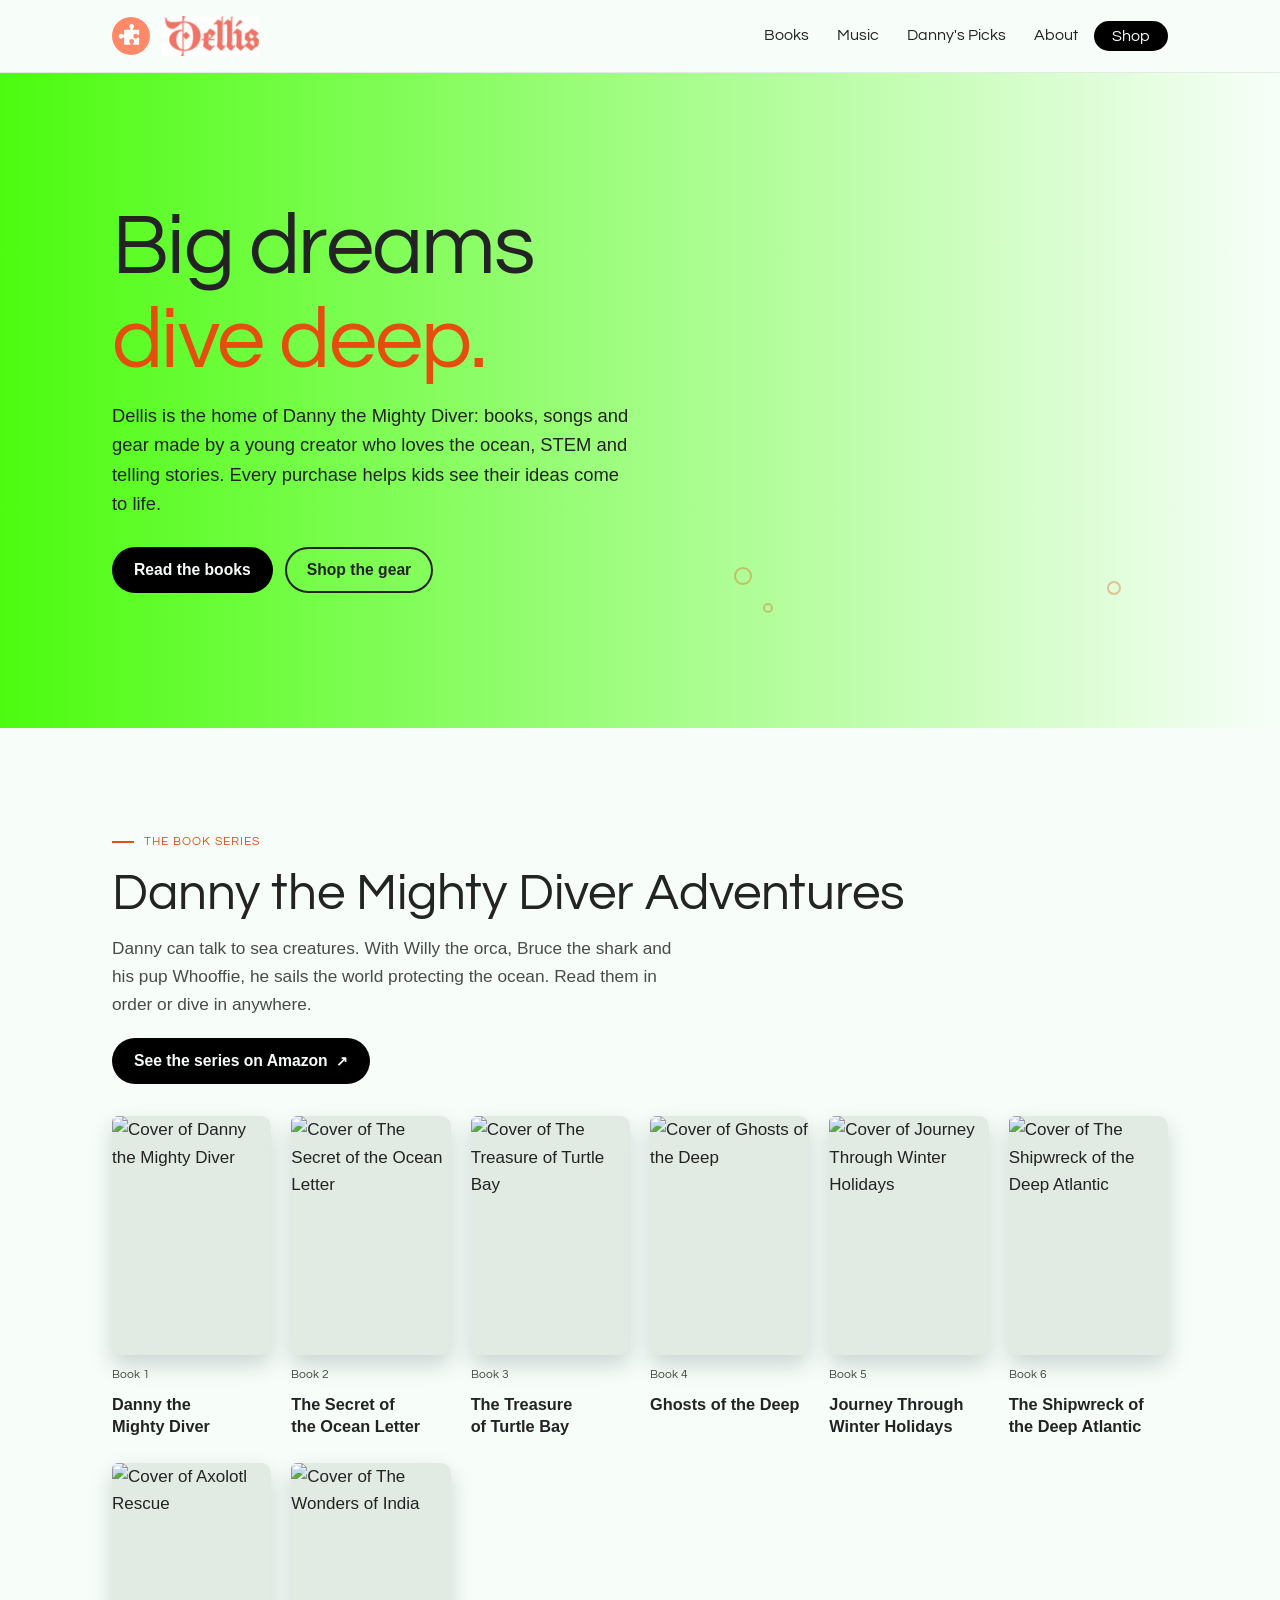
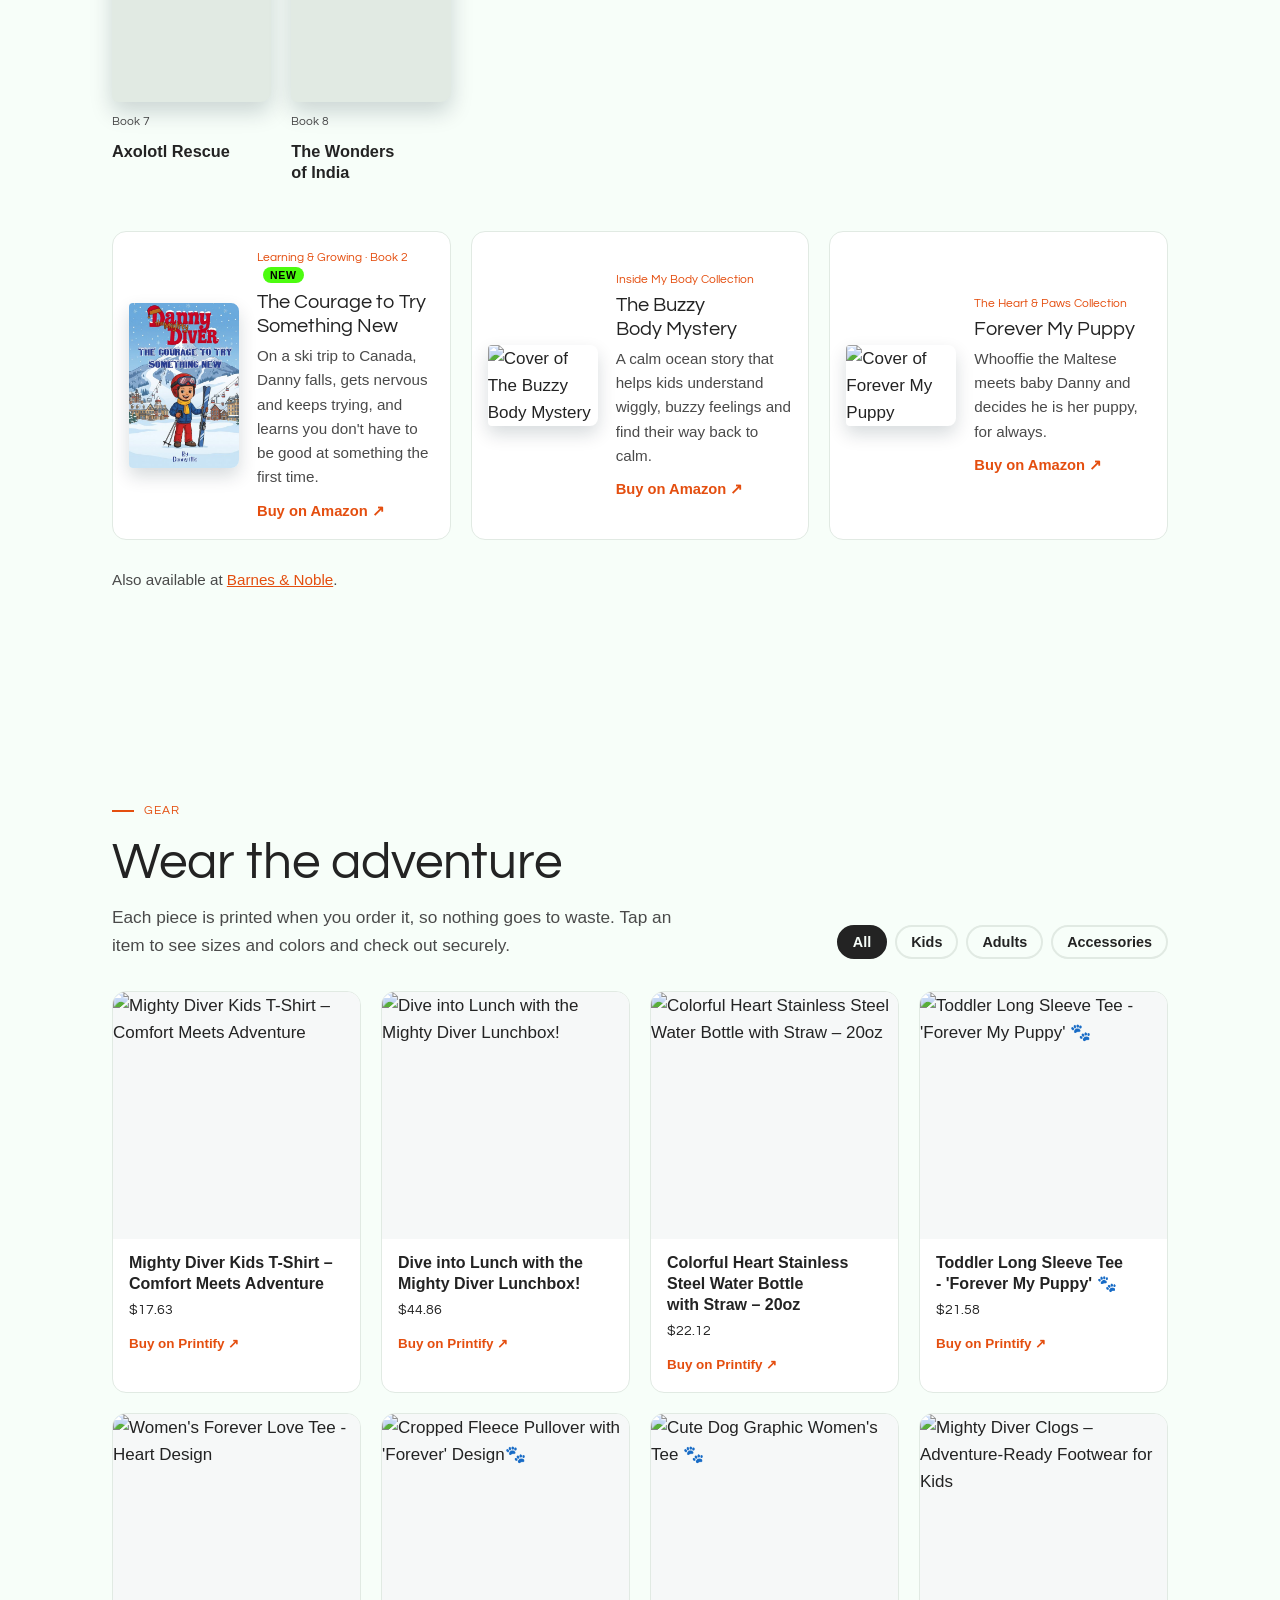
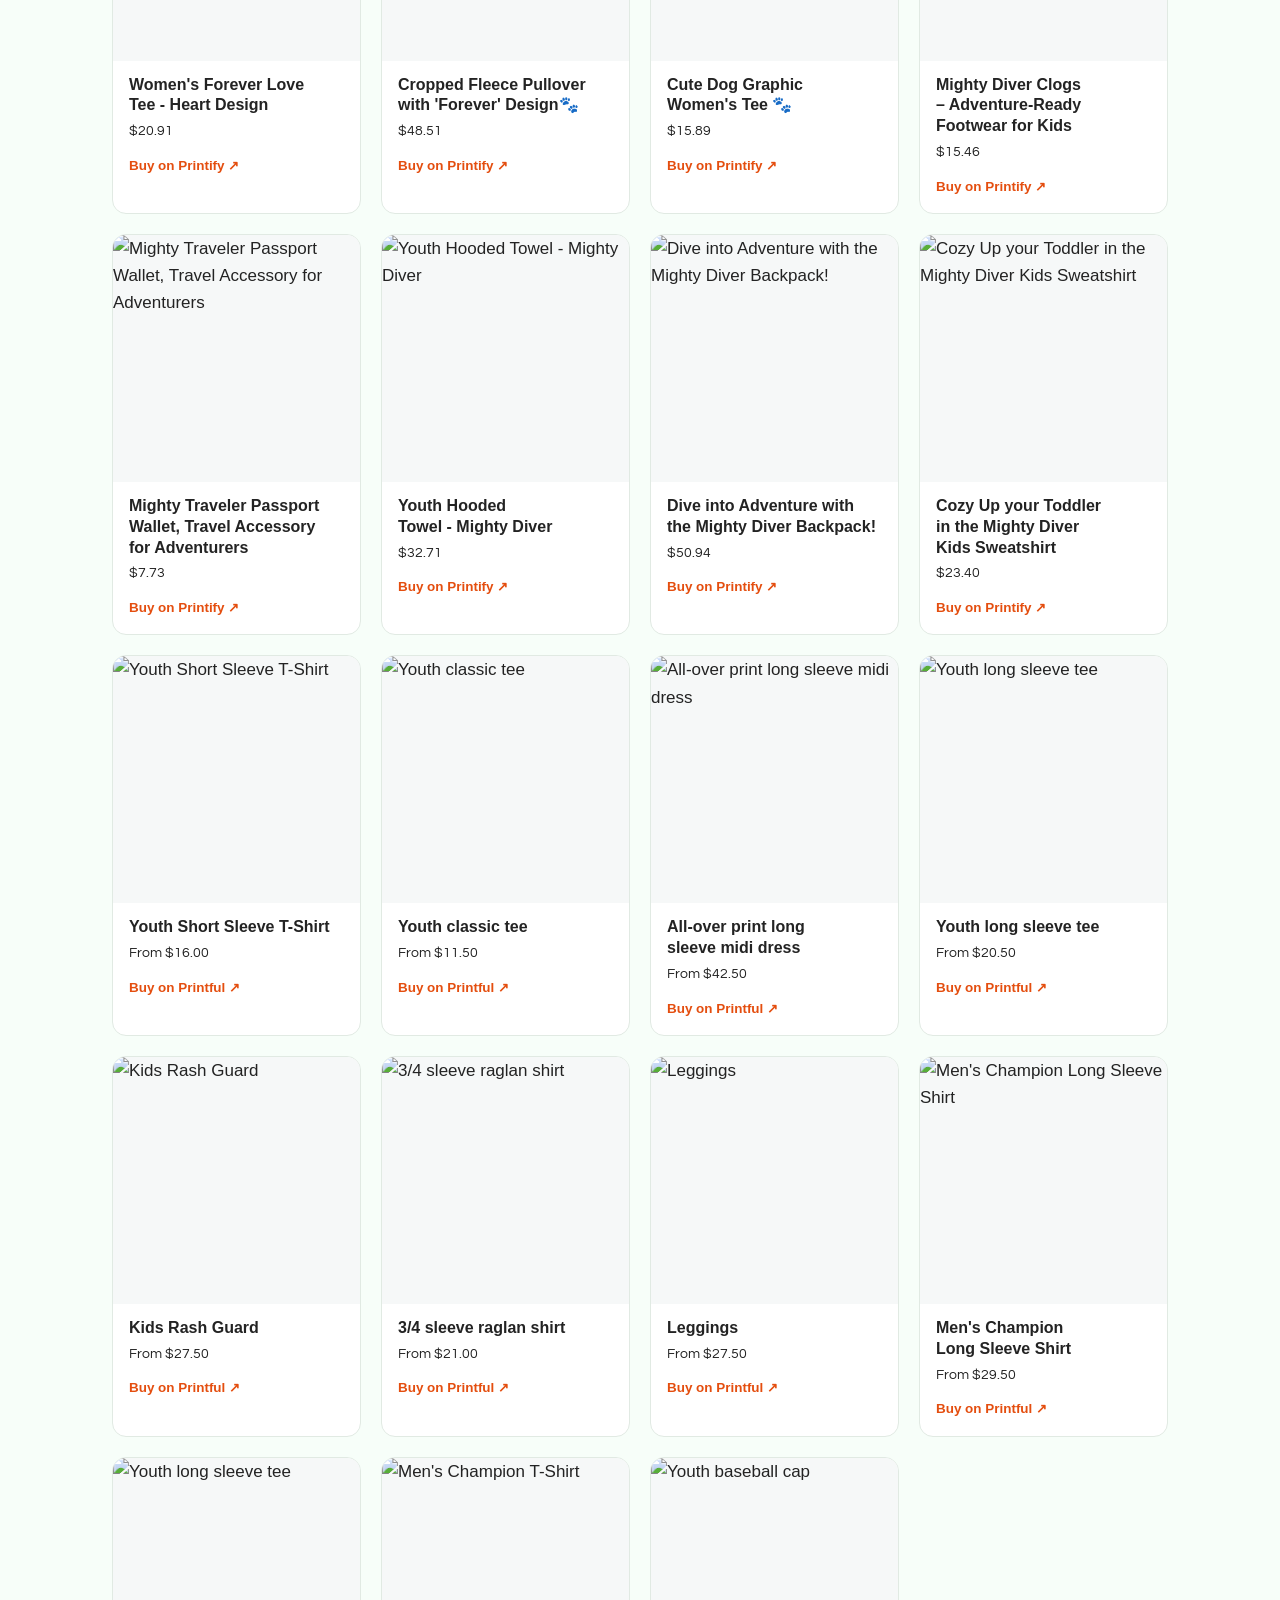
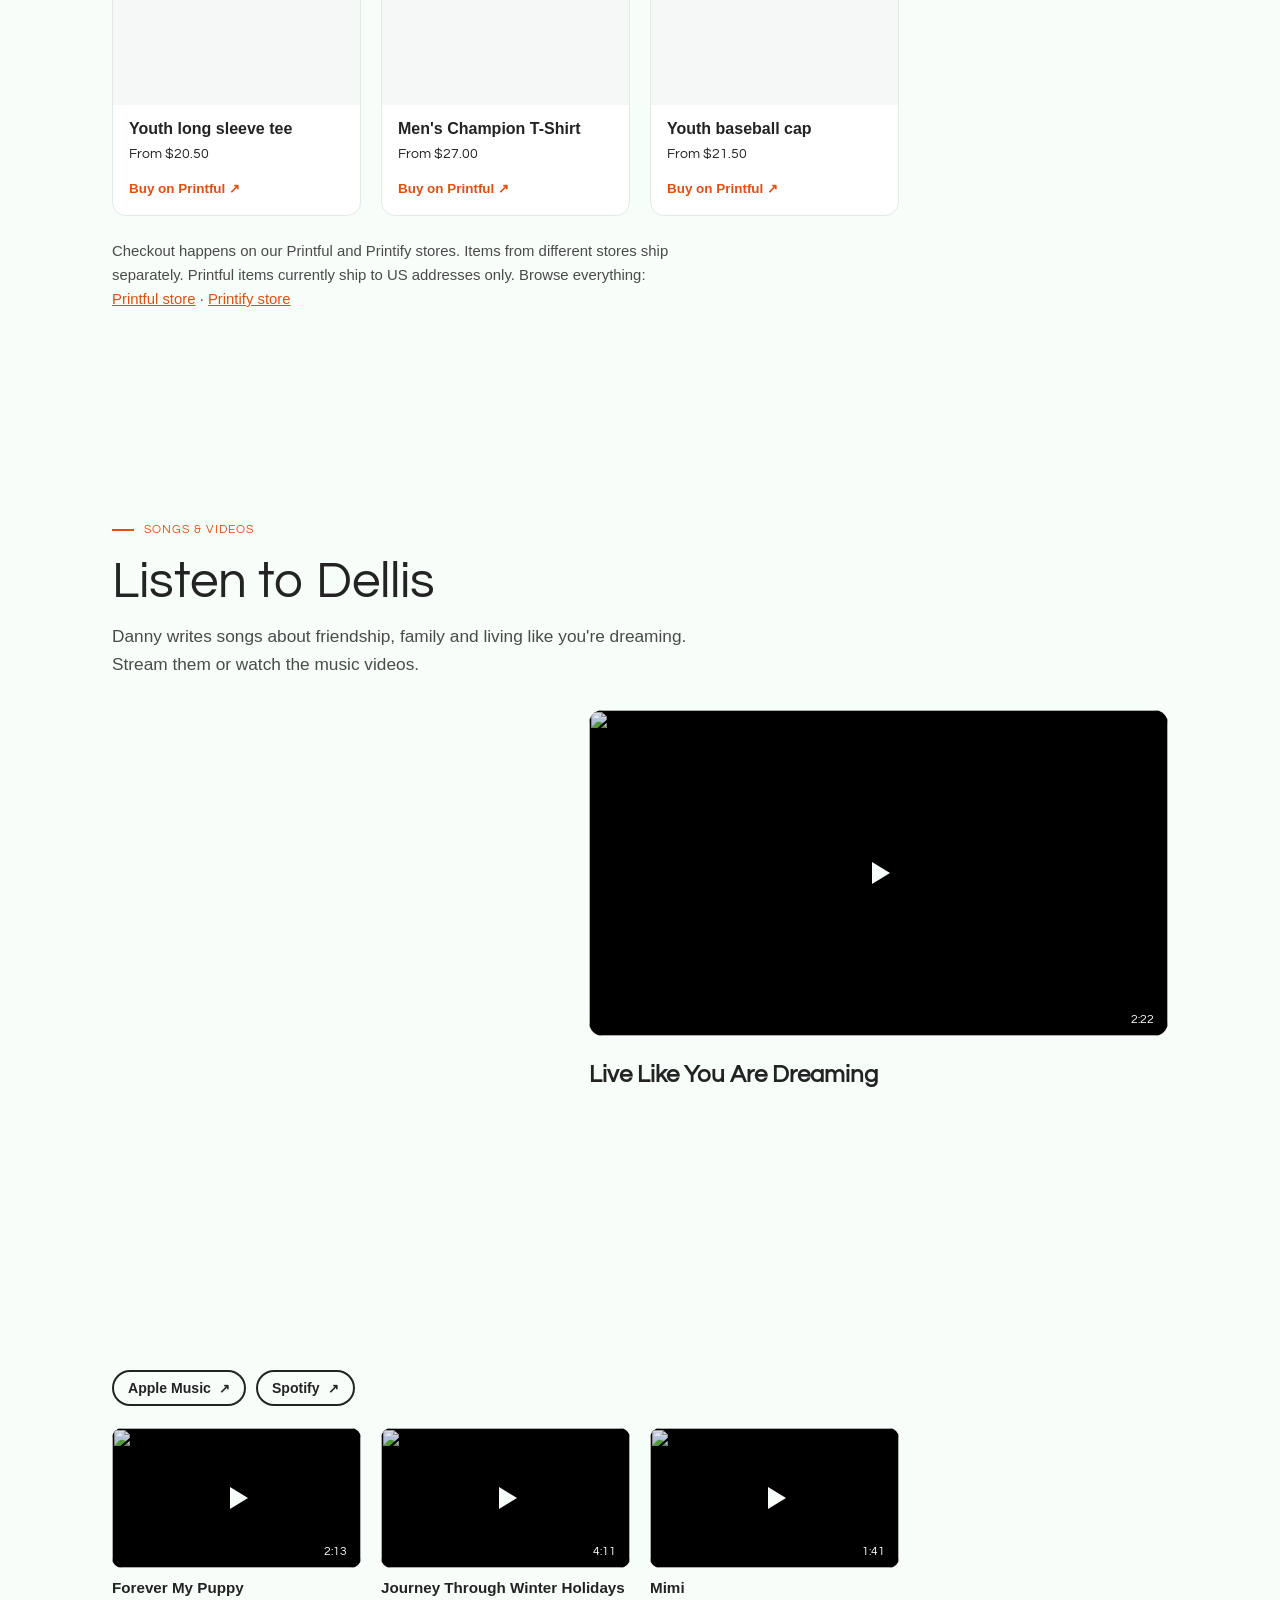
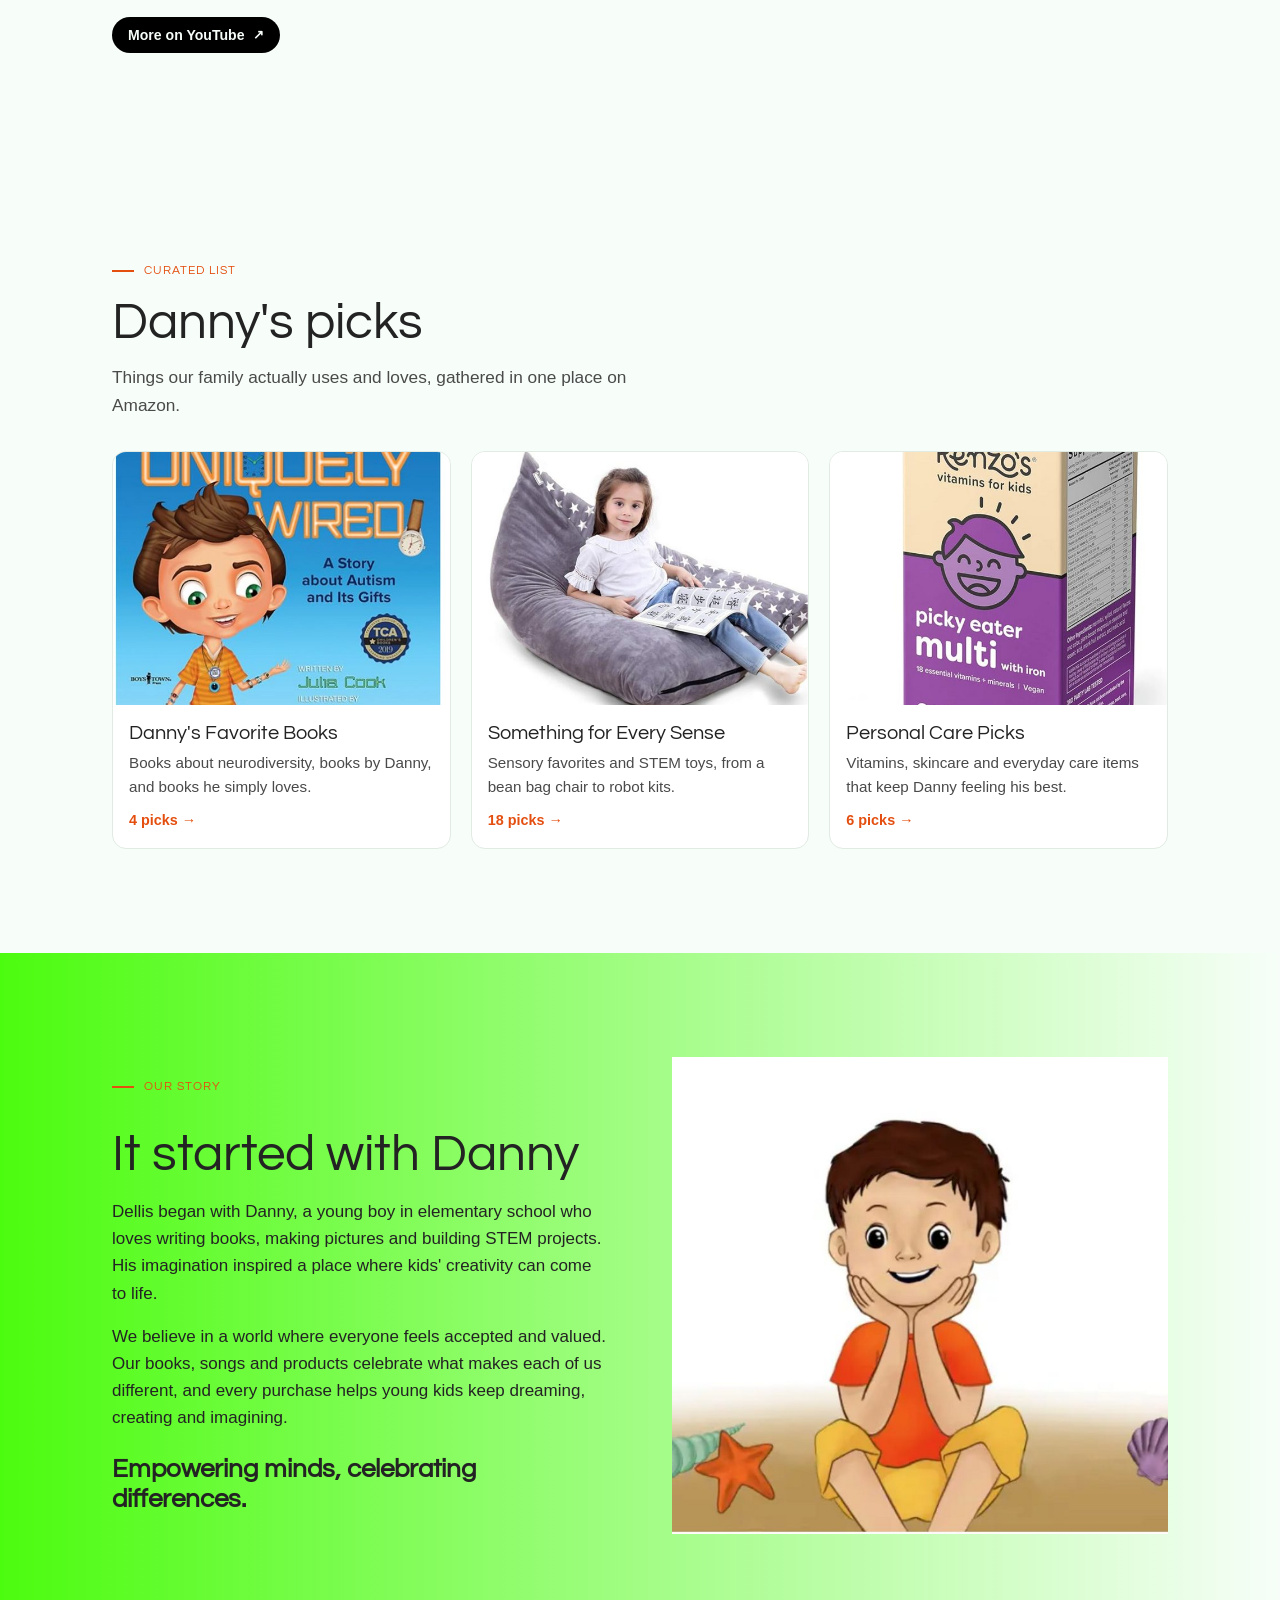
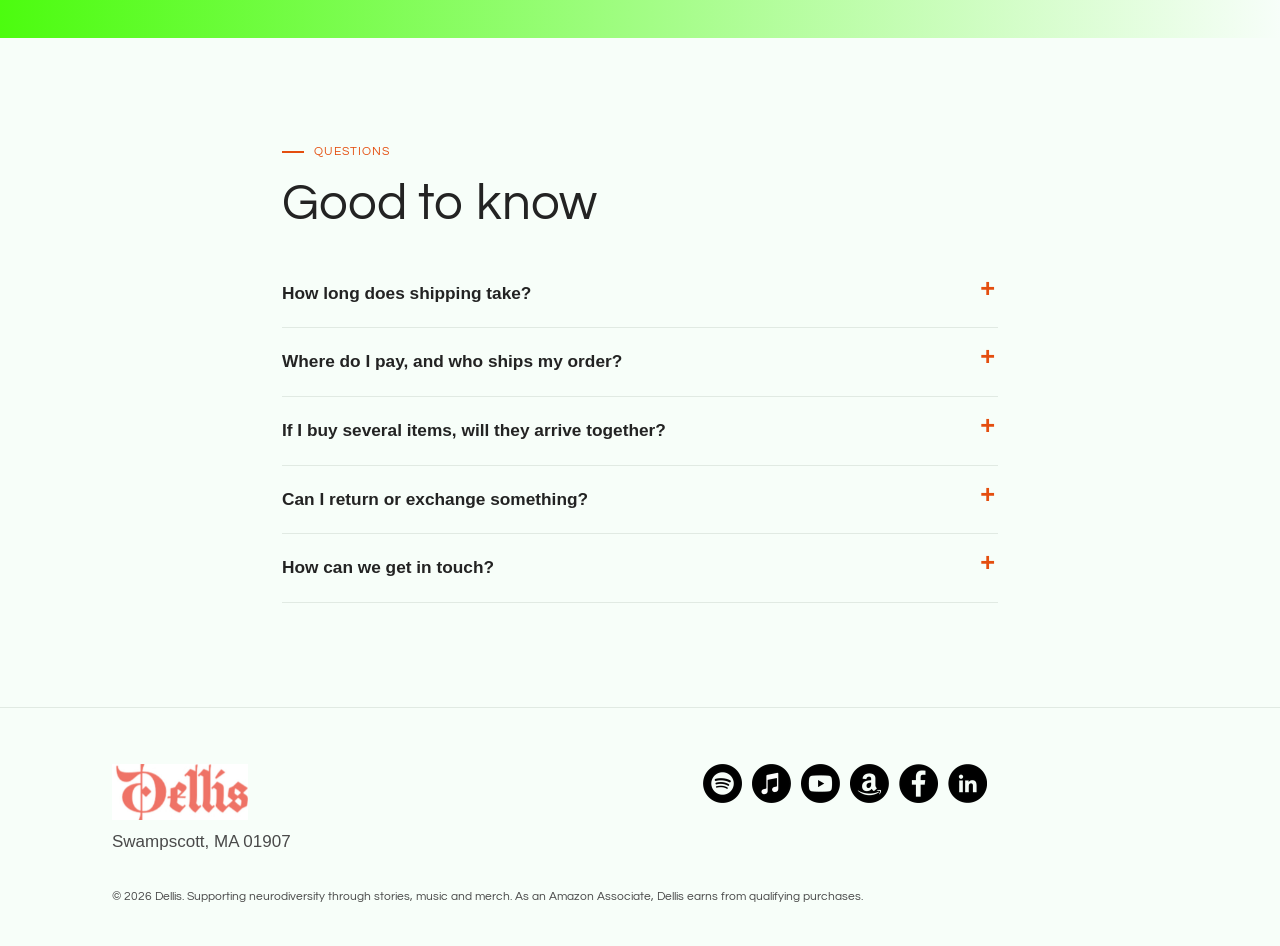
==== index.html @ d1013155 "Add The Courage to Try Something New Co-Authored-By: Claude Opus 5.5 <noreply@anthropic.com> Claude-" ====
<!doctype html>
<html lang="en">
<head>
<meta charset="utf-8">
<meta name="viewport" content="width=device-width, initial-scale=1, viewport-fit=cover">
<title>Dellis · Danny the Mighty Diver</title>
<meta name="description" content="Dellis is the home of Danny the Mighty Diver: books, music and merch made by a young creator to celebrate neurodiversity.">
<meta name="google-site-verification" content="gPerBpujBVV_LdWMfSJTfi2_KWp5iZvFoNevTPkrnFA">
<meta property="og:title" content="Dellis · Danny the Mighty Diver">
<meta property="og:description" content="Books, music and merch from Danny the Mighty Diver, celebrating neurodiversity.">
<meta property="og:image" content="https://www.dellis.store/images/share.png">
<link rel="icon" href="images/favicon.svg" type="image/svg+xml">
<link rel="icon" href="images/favicon-32.png" sizes="32x32" type="image/png">
<link rel="apple-touch-icon" href="images/apple-touch-icon.png">
<meta property="og:url" content="https://www.dellis.store">
<meta name="twitter:card" content="summary_large_image">
<link rel="preconnect" href="https://fonts.googleapis.com">
<link rel="preconnect" href="https://fonts.gstatic.com" crossorigin>
<link rel="stylesheet" href="https://fonts.googleapis.com/css2?family=Questrial&display=swap">
<link rel="stylesheet" href="styles.css">
</head>
<body>

<header class="top">
  <div class="wrap">
    <a class="brand" href="#surface" aria-label="Dellis home">
      <svg viewBox="39 39.003 122 121.995" aria-hidden="true"><path d="M161 99.994c0 33.699-27.312 61.004-61.004 61.004C66.307 160.998 39 133.692 39 99.994c0-33.686 27.307-60.991 60.996-60.991C133.688 39.002 161 66.307 161 99.994z" fill="#FF8969"/><path d="M115.159 93.002c2.841 0 4.521 1.67 4.521 1.67 1.183 1.183 2.79 2.37 3.575 2.618.78.248 2.848-1.953 2.848-3.631V83.211c0-1.67-1.37-3.043-3.055-3.043h-13.97c-1.675 0-3.286-.63-3.581-1.413-.298-.793 1.393-3.823 2.576-5.006 0 0 1.675-1.678 1.675-4.523 0-4.276-3.46-7.742-7.734-7.742a7.738 7.738 0 0 0-7.741 7.742c0 2.845 1.675 4.523 1.675 4.523 1.193 1.183 2.365 2.788 2.623 3.571.245.78-1.948 2.848-3.621 2.848H80.98c-1.678 0-3.053 1.373-3.053 3.043v10.96c0 1.685-.507 3.133-1.125 3.233-.628.087-3.233-1.548-4.416-2.73 0 0-1.675-1.67-4.524-1.67-4.273 0-7.739 3.468-7.739 7.731a7.741 7.741 0 0 0 7.739 7.736c2.848 0 4.524-1.675 4.524-1.675 1.183-1.193 2.668-2.363 3.281-2.606.623-.237 2.26 1.433 2.26 3.106v17.998a3.06 3.06 0 0 0 3.053 3.046h13.97c1.673 0 3.286-.645 3.581-1.423.285-.782-1.39-3.816-2.583-4.998 0 0-1.675-1.673-1.675-4.523a7.733 7.733 0 0 1 7.741-7.734 7.731 7.731 0 0 1 7.734 7.734c0 2.851-1.675 4.523-1.675 4.523-1.183 1.183-2.366 2.796-2.613 3.588-.26.773 1.943 2.833 3.618 2.833h13.97a3.056 3.056 0 0 0 3.055-3.046v-17.488c0-1.685-.642-3.288-1.428-3.588-.778-.293-3.813 1.385-4.996 2.578 0 0-1.68 1.675-4.521 1.675a7.738 7.738 0 0 1-7.739-7.736 7.74 7.74 0 0 1 7.74-7.733z" fill="#FFFFFF"/></svg>
      <img class="logo" alt="Dellis" width="97" height="40">
    </a>
    <nav class="nav" aria-label="Main">
      <a href="#books">Books</a>
      <a href="#listen">Music</a>
      <a href="#picks">Danny's Picks</a>
      <a href="#about">About</a>
      <a class="nav-shop" href="#shop">Shop</a>
    </nav>
  </div>
</header>

<aside class="gauge" aria-label="Dive menu">
  <p class="gauge-title">Dive menu</p>
  <ol id="gauge"></ol>
</aside>

<main>
  <section class="hero" id="surface" data-depth="0 m" data-name="Surface">
    <div class="wrap">
      <div>
        <h1>Big dreams <em>dive deep.</em></h1>
        <p class="lede">Dellis is the home of Danny the Mighty Diver: books, songs and gear made by a young creator who loves the ocean, STEM and telling stories. Every purchase helps kids see their ideas come to life.</p>
        <div class="cta">
          <a class="btn btn-main" href="#books">Read the books</a>
          <a class="btn btn-line" href="#shop">Shop the gear</a>
        </div>
      </div>
      <div class="stack" id="stack" aria-hidden="true"></div>
    </div>
  </section>

  <section id="books" data-depth="5 m" data-name="Books">
    <div class="wrap">
      <div class="head">
        <div>
          <div class="eyebrow">The book series</div>
          <h2>Danny the Mighty Diver Adventures</h2>
          <p class="lede">Danny can talk to sea creatures. With Willy the orca, Bruce the shark and his pup Whooffie, he sails the world protecting the ocean. Read them in order or dive in anywhere.</p>
        </div>
        <a class="btn btn-main arrow" id="seriesLink" href="#" target="_blank" rel="noopener">See the series on Amazon</a>
      </div>
      <div class="shelf" id="shelf"></div>
      <div class="solo" id="solo"></div>
      <p class="also">Also available at <a href="#" id="bnLink" target="_blank" rel="noopener">Barnes &amp; Noble</a>.</p>
    </div>
  </section>

  <section id="shop" data-depth="12 m" data-name="Shop">
    <div class="wrap">
      <div class="head">
        <div>
          <div class="eyebrow">Gear</div>
          <h2>Wear the adventure</h2>
          <p class="lede">Each piece is printed when you order it, so nothing goes to waste. Tap an item to see sizes and colors and check out securely.</p>
        </div>
        <div class="filters" role="group" aria-label="Filter products">
          <button type="button" data-f="all" aria-pressed="true">All</button>
          <button type="button" data-f="kids" aria-pressed="false">Kids</button>
          <button type="button" data-f="adults" aria-pressed="false">Adults</button>
          <button type="button" data-f="gear" aria-pressed="false">Accessories</button>
        </div>
      </div>
      <div class="grid" id="grid"></div>
      <p class="shopnote">Checkout happens on our Printful and Printify stores. Items from different stores ship separately. Printful items currently ship to US addresses only.
        Browse everything: <a id="pfAll" href="#" target="_blank" rel="noopener">Printful store</a> · <a id="pyAll" href="#" target="_blank" rel="noopener">Printify store</a></p>
    </div>
  </section>

  <section id="listen" data-depth="20 m" data-name="Music">
    <div class="wrap">
      <div class="head">
        <div>
          <div class="eyebrow">Songs &amp; videos</div>
          <h2>Listen to Dellis</h2>
          <p class="lede">Danny writes songs about friendship, family and living like you're dreaming. Stream them or watch the music videos.</p>
        </div>
      </div>
      <div class="listen">
        <div>
          <div class="albums" id="albums"></div>
          <div class="stream">
            <a class="btn btn-line btn-small arrow" id="amLink" href="#" target="_blank" rel="noopener">Apple Music</a>
            <a class="btn btn-line btn-small arrow" id="spLink" href="#" target="_blank" rel="noopener">Spotify</a>
          </div>
        </div>
        <div id="featured"></div>
      </div>
      <div class="vids" id="vids"></div>
      <div class="stream"><a class="btn btn-main btn-small arrow" id="ytLink" href="#" target="_blank" rel="noopener">More on YouTube</a></div>
    </div>
  </section>

  <section id="picks" data-depth="30 m" data-name="Picks">
    <div class="wrap">
      <div class="head">
        <div>
          <div class="eyebrow">Curated list</div>
          <h2>Danny's picks</h2>
          <p class="lede">Things our family actually uses and loves, gathered in one place on Amazon.</p>
        </div>
      </div>
      <div class="picks" id="pickGrid"></div>
    </div>
  </section>

  <section id="about" data-depth="40 m" data-name="About">
    <div class="wrap about">
      <img id="aboutPhoto" alt="Illustration of Danny sitting on the beach" loading="lazy">
      <div class="body">
        <div class="eyebrow">Our story</div>
        <h2>It started with Danny</h2>
        <p>Dellis began with Danny, a young boy in elementary school who loves writing books, making pictures and building STEM projects. His imagination inspired a place where kids' creativity can come to life.</p>
        <p>We believe in a world where everyone feels accepted and valued. Our books, songs and products celebrate what makes each of us different, and every purchase helps young kids keep dreaming, creating and imagining.</p>
        <blockquote>Empowering minds, celebrating differences.</blockquote>
      </div>
    </div>
  </section>

  <section id="faq" data-depth="50 m" data-name="FAQ">
    <div class="wrap faq">
      <div class="eyebrow">Questions</div>
      <h2>Good to know</h2>
      <div style="margin-top:28px">
        <details><summary>How long does shipping take?</summary>
          <p>Our gear is made especially for you when you order, so timing depends on the item. You'll see the estimate at checkout on the store you buy from.</p></details>
        <details><summary>Where do I pay, and who ships my order?</summary>
          <p>Books are sold through Amazon and Barnes &amp; Noble. Clothing and gear are sold through our Printful and Printify stores, which print, pack and ship your order and send you tracking.</p></details>
        <details><summary>If I buy several items, will they arrive together?</summary>
          <p>Items from the same store may still ship separately because they're printed in different places. Items from different stores always ship separately.</p></details>
        <details><summary>Can I return or exchange something?</summary>
          <p>Returns follow the policy of the store you bought from, linked at the bottom of each store page. If something isn't right, email us and we'll help sort it out.</p></details>
        <details><summary>How can we get in touch?</summary>
          <p>Email us at <a class="email" id="faqEmail" href="mailto:Admin@dellis.store">Admin@dellis.store</a>. We read every message.</p></details>
      </div>
    </div>
  </section>
</main>

<footer>
  <div class="wrap">
    <div>
      <img class="flogo logo" alt="Dellis" width="136" height="56">
      <p style="margin-top:8px"><span id="footLoc"></span></p>
    </div>
    <nav class="socials" id="socials" aria-label="Dellis elsewhere"></nav>
    <p class="fine">© <span id="yr"></span> Dellis. Supporting neurodiversity through stories, music and merch. As an Amazon Associate, Dellis earns from qualifying purchases.</p>
  </div>
</footer>

<script src="data.js"></script>
<script src="products.js"></script>
<script>
(function(){
  const D = window.DELLIS, L = D.links;
  // Shop items come from products.js, refreshed nightly from Printify and Printful.
  if (Array.isArray(window.DELLIS_PRODUCTS) && window.DELLIS_PRODUCTS.length) D.products = window.DELLIS_PRODUCTS;
  const $ = s => document.querySelector(s);
  const esc = s => String(s).replace(/[&<>"]/g, c => ({"&":"&amp;","<":"&lt;",">":"&gt;",'"':"&quot;"}[c]));
  const ext = 'target="_blank" rel="noopener"';

  // hero cover stack
  const b = D.series.books;
  $("#stack").innerHTML = [b[1], b[7], b[2]].map(x => `<img src="${x.cover}" alt="">`).join("") +
    '<span class="bubble" style="width:18px;height:18px;left:8%;bottom:10%"></span>' +
    '<span class="bubble" style="width:10px;height:10px;left:14%;bottom:4%;animation-delay:2s"></span>' +
    '<span class="bubble" style="width:14px;height:14px;right:10%;bottom:8%;animation-delay:4s"></span>';

  // books
  $("#seriesLink").href = D.series.link;
  $("#bnLink").href = L.barnesNoble;
  $("#shelf").innerHTML = b.map((x, i) => `
    <a class="book" href="${D.series.link}" ${ext}>
      <div class="cover"><img src="${x.cover}" alt="Cover of ${esc(x.title)}" loading="lazy">${x.isNew ? '<span class="new">NEW</span>' : ''}</div>
      <span class="no">Book ${i + 1}</span>
      <h3>${esc(x.title)}</h3>
    </a>`).join("");
  $("#solo").innerHTML = D.moreBooks.map(x => `
    <a href="${x.link}" ${ext}>
      <img src="${x.cover}" alt="Cover of ${esc(x.title)}" loading="lazy">
      <div><small>${esc(x.collection)}${x.isNew ? ' <span class="newtag">NEW</span>' : ""}</small><h3>${esc(x.title)}</h3><p>${esc(x.blurb)}</p><div class="go">Buy on Amazon</div></div>
    </a>`).join("");

  // shop
  const bigImg = u => u;
  const storeName = s => s === "printify" ? "Printify" : "Printful";
  $("#grid").innerHTML = D.products.map(p => `
    <a class="item" data-g="${p.group}" href="${p.link}" ${ext}>
      <div class="ph"><img src="${bigImg(p.image)}" data-fallback="${p.image}" alt="${esc(p.name)}" loading="lazy"></div>
      <div class="meta"><h3>${esc(p.name)}</h3><span class="price">${esc(p.price)}</span><span class="where">Buy on ${storeName(p.store)}</span></div>
    </a>`).join("");
  document.querySelectorAll("#grid img").forEach(im => im.addEventListener("error", () => {
    if (im.dataset.fallback && im.src !== im.dataset.fallback) im.src = im.dataset.fallback;
  }));
  document.querySelectorAll(".filters button").forEach(btn => btn.addEventListener("click", () => {
    document.querySelectorAll(".filters button").forEach(x => x.setAttribute("aria-pressed", x === btn));
    const f = btn.dataset.f;
    document.querySelectorAll("#grid .item").forEach(it => it.hidden = !(f === "all" || it.dataset.g === f));
  }));
  $("#pfAll").href = L.printful; $("#pyAll").href = L.printify;

  // music + video
  $("#albums").innerHTML = D.albums.map(a => `<iframe src="https://open.spotify.com/embed/album/${a.id}?utm_source=generator" title="${esc(a.title)} on Spotify" height="152" loading="lazy" allow="autoplay; clipboard-write; encrypted-media; fullscreen; picture-in-picture"></iframe>`).join("");
  $("#amLink").href = L.appleMusic; $("#spLink").href = L.spotify; $("#ytLink").href = L.youtube;
  const thumb = id => `https://i.ytimg.com/vi/${id}/hqdefault.jpg`;
  const tile = (v, cls) => `<button type="button" class="${cls}" data-id="${v.id}" aria-label="Play ${esc(v.title)}">
      <img src="${thumb(v.id)}" alt="" loading="lazy"><span class="play"></span><span class="len">${v.length}</span></button>`;
  const [first, ...rest] = D.videos;
  $("#featured").innerHTML = tile(first, "feature") + `<div class="ftitle">${esc(first.title)}</div>`;
  $("#vids").innerHTML = rest.map(v => `<div>${tile(v, "vid")}<div class="vcap">${esc(v.title)}</div></div>`).join("");
  document.addEventListener("click", e => {
    const t = e.target.closest("button[data-id]");
    if (!t) return;
    t.innerHTML = `<iframe src="https://www.youtube-nocookie.com/embed/${t.dataset.id}?autoplay=1&rel=0" title="${t.getAttribute("aria-label")}" allow="autoplay; encrypted-media; picture-in-picture; fullscreen" allowfullscreen></iframe>`;
    t.removeAttribute("data-id"); t.style.cursor = "default";
  });

  // picks + about + footer
  $("#pickGrid").innerHTML = D.picks.map(p => `
    <a class="pick" href="picks.html#${p.id}"><img src="${p.image}" alt="" loading="lazy">
      <div><h3>${esc(p.title)}</h3><p>${esc(p.blurb)}</p><span class="count">${p.items.length} picks →</span></div></a>`).join("");
  $("#aboutPhoto").src = D.aboutPhoto;
  document.querySelectorAll("img.logo").forEach(i => i.src = D.logo);
  ["#faqEmail"].forEach(s => { $(s).textContent = L.email; $(s).href = "mailto:" + L.email; });
  $("#footLoc").textContent = L.location;
  $("#yr").textContent = new Date().getFullYear();
  const I = D.icons;
  $("#socials").innerHTML = [["Spotify", L.spotify, I.spotify],
    ["Apple Music", L.appleMusic, I.appleMusic], ["YouTube", L.youtube, I.youtube], ["Amazon", D.series.link, I.amazon],
    ["Facebook", L.facebook, I.facebook], ["LinkedIn", L.linkedin, I.linkedin]]
    .map(([n, u, ic]) => `<a href="${u}" ${ext} aria-label="${esc(n)}" title="${esc(n)}"><img src="${ic}" alt=""></a>`).join("");

  // depth gauge
  const secs = [...document.querySelectorAll("section[data-depth]")];
  $("#gauge").innerHTML = secs.map(s => `<li data-for="${s.id}"><a href="#${s.id}"><span class="d">${s.dataset.depth}</span>${s.dataset.name}</a></li>`).join("");
  const marks = [...document.querySelectorAll("#gauge li")];
  const io = new IntersectionObserver(es => es.forEach(en => {
    if (en.isIntersecting) marks.forEach(m => m.classList.toggle("on", m.dataset.for === en.target.id));
  }), { rootMargin: "-45% 0px -50% 0px" });
  secs.forEach(s => io.observe(s));
})();
</script>
<script src="analytics.js" defer></script>
</body>
</html>
---- styles.css ----
/* Layout: one long dive. Each section is a depth stop, marked on a gauge that follows you down.
   Colors, type and logo match the original Dellis Wix site. */
:root{
  --water-top:#F7FEF9; --water-deep:#F7FEF9;       /* Dellis off-white */
  --green:#4CFC0F; --coral:#FF8969;                 /* hero gradient green, logo coral */
  --card:#FFFFFF; --ink:#232323; --muted:#4A4A4A; --line:#E1EAE3;
  --sea:#E44E0F;                                    /* Dellis orange */
  --mask:#000000; --mask-ink:#F7FEF9;               /* black pill buttons */
  --glow:rgba(76,252,15,.16);
  --grad:linear-gradient(90deg,#4CFC0F 0%,#F7FEF9 100%);
  --f-display:"Questrial", "Helvetica Neue", Helvetica, Arial, sans-serif;
  --f-body:"Helvetica Neue", Helvetica, Arial, sans-serif;
  --f-mono:"Questrial", "Helvetica Neue", Helvetica, Arial, sans-serif;
  --r:14px; --max:1120px;
  color-scheme:light;
}

*{box-sizing:border-box}
html{scroll-behavior:smooth;scroll-padding-top:84px}
@media (prefers-reduced-motion: reduce){html{scroll-behavior:auto}*{transition:none!important;animation:none!important}}
body{
  margin:0;font:400 17px/1.6 var(--f-body);color:var(--ink);
  background:var(--water-top);
  min-height:100vh;
}
img{max-width:100%;display:block}
a{color:var(--sea)}
a:focus-visible,button:focus-visible{outline:3px solid var(--sea);outline-offset:3px;border-radius:6px}
h1,h2,h3{font-family:var(--f-display);line-height:1.08;margin:0;text-wrap:balance;font-weight:400}
h2{font-size:clamp(2.1rem,4.5vw,3.2rem)}
h3{font-size:1.25rem;line-height:1.2}
p{margin:0}

.wrap{max-width:var(--max);margin:0 auto;padding-inline:clamp(16px,4vw,32px)}

/* header */
.top{position:sticky;top:env(safe-area-inset-top,0px);z-index:20;
  background:var(--water-top);border-bottom:1px solid var(--line)}
.top .wrap{display:flex;align-items:center;gap:16px;min-height:72px}
.brand{display:flex;align-items:center;gap:12px;text-decoration:none}
.brand svg{width:38px;height:38px;flex:none}
.brand img{height:40px;width:auto}
.nav{display:flex;gap:4px;margin-left:auto;flex-wrap:wrap;justify-content:flex-end}
.nav a{color:var(--ink);text-decoration:none;font:400 1.02rem var(--f-display);padding:6px 12px;border-radius:999px}
.nav a:hover{background:var(--glow)}
@media (max-width:720px){.nav a:not(.nav-shop){display:none}}
.nav-shop{background:var(--mask);color:var(--mask-ink)!important;padding:7px 18px!important}
.nav-shop:hover{background:var(--mask)!important;opacity:.85}

/* depth gauge */
.gauge{position:fixed;left:18px;top:50%;transform:translateY(-50%);z-index:10;display:none;
  font-family:var(--f-mono);font-size:.72rem;color:var(--muted)}
@media (min-width:1320px){.gauge{display:block}}
.gauge-title{margin:0 0 14px;font:400 .78rem var(--f-display);letter-spacing:.14em;text-transform:uppercase;color:var(--ink);display:flex;align-items:center;gap:8px}
.gauge-title::before{content:"";width:10px;height:10px;border-radius:50%;border:2px solid var(--sea)}
.gauge ol{list-style:none;margin:0;padding:0 0 0 14px;border-left:2px solid var(--line);display:grid;gap:18px}
.gauge li{position:relative}
.gauge li::before{content:"";position:absolute;left:-20px;top:.45em;width:10px;height:2px;background:var(--line)}
.gauge a{color:inherit;text-decoration:none;display:block;white-space:nowrap}
.gauge .d{display:block;color:var(--ink);opacity:.55}
.gauge li.on a{color:var(--sea)}
.gauge li.on .d{opacity:1;color:var(--sea);font-weight:500}
.gauge li.on::before{background:var(--sea);width:16px;left:-23px;height:3px}

/* shared section bits */
section{padding-block:clamp(56px,9vw,104px)}
.eyebrow{font-family:var(--f-mono);font-size:.78rem;letter-spacing:.08em;text-transform:uppercase;color:var(--sea);
  display:flex;gap:10px;align-items:center;margin-bottom:14px}
.eyebrow::before{content:"";width:22px;height:2px;background:currentColor}
.lede{color:var(--muted);max-width:60ch;margin-top:14px;font-size:1.08rem}
.head{display:flex;justify-content:space-between;align-items:end;gap:20px;flex-wrap:wrap;margin-bottom:32px}
.btn{display:inline-flex;align-items:center;gap:8px;font:700 .98rem var(--f-body);text-decoration:none;
  padding:12px 20px;border-radius:999px;border:2px solid transparent;cursor:pointer;transition:transform .15s}
.btn:hover{transform:translateY(-2px)}
.btn-main{background:var(--mask);color:var(--mask-ink)}
.btn-line{border-color:var(--ink);color:var(--ink)}
.btn-small{padding:8px 14px;font-size:.88rem}
.arrow::after{content:"↗";font-size:.9em}

/* hero */
.hero{padding-block:clamp(40px,7vw,88px) clamp(48px,8vw,96px);background:var(--grad)}
.hero .wrap{display:grid;grid-template-columns:1.05fr .95fr;gap:clamp(28px,5vw,64px);align-items:center}
@media (max-width:860px){.hero .wrap{grid-template-columns:1fr}}
.hero h1{font-size:clamp(3rem,7.5vw,5.4rem);letter-spacing:-.02em;color:var(--ink)}
.hero h1 em{font-style:normal;color:var(--sea);display:block}
.hero p.lede{font-size:1.15rem;color:var(--ink)}
.hero .eyebrow{color:var(--sea)}
.hero .tags span{border-color:rgba(35,35,35,.25);color:var(--ink)}
.cta{display:flex;gap:12px;flex-wrap:wrap;margin-top:28px}
.tags{display:flex;gap:8px;flex-wrap:wrap;margin-top:26px;font-family:var(--f-mono);font-size:.78rem;color:var(--muted)}
.tags span{border:1px solid var(--line);border-radius:999px;padding:4px 10px}
.stack{position:relative;aspect-ratio:1/1;max-width:520px;width:100%;justify-self:center}
.stack img{position:absolute;width:52%;border-radius:10px;box-shadow:0 18px 40px rgba(4,30,45,.28);background:var(--card)}
.stack img:nth-child(1){left:2%;top:14%;transform:rotate(-8deg)}
.stack img:nth-child(2){left:24%;top:2%;z-index:2;transform:rotate(1deg)}
.stack img:nth-child(3){right:2%;top:18%;transform:rotate(9deg)}
.bubble{position:absolute;border-radius:50%;border:2px solid var(--sea);opacity:.35;animation:rise 7s ease-in infinite}
@keyframes rise{from{transform:translateY(0)}to{transform:translateY(-60px);opacity:0}}

/* books */
.shelf{display:grid;grid-template-columns:repeat(auto-fill,minmax(140px,1fr));gap:26px 20px}
.book{text-decoration:none;color:var(--ink);display:grid;gap:10px;align-content:start}
.book .cover{position:relative;aspect-ratio:2/3;border-radius:6px 10px 10px 6px;overflow:hidden;background:var(--line);
  box-shadow:0 10px 22px rgba(4,30,45,.18);transition:transform .2s}
.book:hover .cover{transform:translateY(-4px) rotate(-1deg)}
.book .cover img{width:100%;height:100%;object-fit:cover}
.book .no{font-family:var(--f-mono);font-size:.74rem;color:var(--muted)}
.book h3{font-size:1.02rem;font-family:var(--f-body);font-weight:700;line-height:1.3}
.new{position:absolute;top:8px;left:8px;background:var(--green);color:#000;font:700 .7rem var(--f-body);
  padding:3px 8px;border-radius:999px;letter-spacing:.06em}
.solo{display:grid;grid-template-columns:repeat(auto-fit,minmax(300px,1fr));gap:20px;margin-top:48px}
.solo a{display:grid;grid-template-columns:110px 1fr;gap:18px;align-items:center;text-decoration:none;color:var(--ink);
  background:var(--card);border:1px solid var(--line);border-radius:var(--r);padding:16px}
.solo img{border-radius:4px 8px 8px 4px;box-shadow:0 8px 18px rgba(4,30,45,.16)}
.solo small{font-family:var(--f-mono);font-size:.74rem;color:var(--sea);display:block;margin-bottom:4px}
.solo p{color:var(--muted);font-size:.95rem;margin-top:6px}
.solo .go{margin-top:10px;font-weight:700;color:var(--sea);font-size:.92rem}
.solo .go::after{content:" ↗"}
.also{margin-top:28px;color:var(--muted);font-size:.95rem}

/* shop */
.filters{display:flex;gap:8px;flex-wrap:wrap}
.filters button{font:700 .9rem var(--f-body);border:2px solid var(--line);background:transparent;color:var(--ink);
  padding:7px 14px;border-radius:999px;cursor:pointer}
.filters button[aria-pressed="true"]{background:var(--ink);border-color:var(--ink);color:var(--water-top)}
.grid{display:grid;grid-template-columns:repeat(auto-fill,minmax(210px,1fr));gap:20px}
.item{background:var(--card);border:1px solid var(--line);border-radius:var(--r);overflow:hidden;display:flex;flex-direction:column;
  text-decoration:none;color:var(--ink);transition:transform .2s, box-shadow .2s}
.item:hover{transform:translateY(-3px);box-shadow:0 14px 28px rgba(4,30,45,.12)}
.item .ph{aspect-ratio:1/1;background:#F6F8F8;display:grid;place-items:center}
.item .ph img{width:100%;height:100%;object-fit:contain}
.item .meta{padding:14px 16px 16px;display:grid;gap:4px;flex:1;align-content:start}
.item h3{font:700 1rem/1.3 var(--f-body)}
.item .price{font-family:var(--f-mono);font-size:.88rem;font-variant-numeric:tabular-nums}
.item .where{margin-top:8px;font-size:.84rem;font-weight:700;color:var(--sea)}
.item .where::after{content:" ↗"}
.shopnote{margin-top:24px;color:var(--muted);font-size:.93rem;max-width:70ch}

/* listen & watch */
.listen{display:grid;grid-template-columns:1fr 1.3fr;gap:32px;align-items:start}
@media (max-width:860px){.listen{grid-template-columns:1fr}}
.albums{display:grid;gap:12px}
.albums iframe{display:block;width:100%;height:152px;border:0;border-radius:12px}
.stream{display:flex;gap:10px;flex-wrap:wrap;margin-top:16px}
.feature{position:relative;aspect-ratio:16/9;border-radius:var(--r);overflow:hidden;background:#000;cursor:pointer;border:0;padding:0;width:100%}
.vid{position:relative;aspect-ratio:16/9;border-radius:10px;overflow:hidden;background:#000;cursor:pointer;border:0;padding:0;width:100%;display:block}
.vid img,.feature img{width:100%;height:100%;object-fit:cover;opacity:.9;transition:opacity .2s}
.vid:hover img,.feature:hover img{opacity:1}
.vid iframe,.feature iframe{position:absolute;inset:0;width:100%;height:100%;border:0}
.play{position:absolute;inset:0;display:grid;place-items:center}
.play::before{content:"";width:62px;height:62px;border-radius:50%;background:var(--mask);
  box-shadow:0 6px 18px rgba(0,0,0,.3)}
.play::after{content:"";position:absolute;border-left:18px solid var(--mask-ink);border-top:11px solid transparent;border-bottom:11px solid transparent;margin-left:5px}
.len{position:absolute;right:8px;bottom:8px;background:rgba(0,0,0,.75);color:#fff;font:500 .75rem var(--f-mono);padding:2px 6px;border-radius:4px}
.vids{display:grid;grid-template-columns:repeat(auto-fill,minmax(200px,1fr));gap:20px;margin-top:22px}
.vcap{margin-top:8px;font-weight:700;font-size:.95rem}
.ftitle{margin-top:12px;font-family:var(--f-display);font-size:1.5rem;font-weight:600}

/* picks */
.picks{display:grid;grid-template-columns:repeat(auto-fit,minmax(250px,1fr));gap:20px}
.pick{text-decoration:none;color:var(--ink);background:var(--card);border:1px solid var(--line);border-radius:var(--r);overflow:hidden;display:flex;flex-direction:column}
.pick img{aspect-ratio:4/3;object-fit:cover;width:100%}
.pick div{padding:16px;display:grid;gap:6px}
.pick p{color:var(--muted);font-size:.95rem}

/* about */
.about{display:grid;grid-template-columns:1fr 1fr;gap:clamp(28px,5vw,64px);align-items:center}
#about{background:var(--grad)}
@media (max-width:860px){.about{grid-template-columns:1fr}}
.about img{width:100%;max-width:520px;justify-self:center;order:2}
.about .body{display:grid;gap:16px;max-width:62ch;min-width:0}
.about .body p{color:var(--ink)}
.about blockquote{margin:6px 0 0;font-family:var(--f-display);font-weight:600;font-size:1.6rem;line-height:1.2;color:var(--ink)}

/* faq */
.faq{max-width:780px}
.faq details{border-bottom:1px solid var(--line);padding:4px 0}
.faq summary{cursor:pointer;list-style:none;font-weight:700;font-size:1.08rem;padding:16px 36px 16px 0;position:relative}
.faq summary::-webkit-details-marker{display:none}
.faq summary::after{content:"+";position:absolute;right:4px;top:10px;font:600 1.6rem var(--f-display);color:var(--sea)}
.faq details[open] summary::after{content:"–"}
.faq details p{color:var(--muted);padding:0 0 18px;max-width:65ch}

/* footer */
footer{padding-block:56px 40px;border-top:1px solid var(--line)}
footer .wrap{display:grid;grid-template-columns:1.2fr 1fr;gap:32px}
@media (max-width:720px){footer .wrap{grid-template-columns:1fr}}
footer p{color:var(--muted)}
.email{font-weight:700;color:var(--sea);text-decoration:underline;text-underline-offset:3px}
.email:hover{color:var(--ink)}
.socials{display:flex;flex-wrap:wrap;gap:10px;align-content:start}
.socials a{display:block;width:39px;height:39px;border-radius:50%;transition:transform .15s}
.socials a:hover{transform:translateY(-2px)}
.socials img{width:39px;height:39px}
.flogo{height:56px;width:auto}
.fine{grid-column:1/-1;font-family:var(--f-mono);font-size:.75rem;color:var(--muted)}

/* curated list page */
.pick .count{font-weight:700;color:var(--sea);font-size:.9rem;margin-top:4px}
.plist-hero{background:var(--grad);padding-block:clamp(40px,6vw,72px)}
.plist-hero h1{font-size:clamp(2.6rem,6vw,4.2rem)}
.jump{display:flex;gap:10px;flex-wrap:wrap;margin-top:24px}
.plist{padding-block:clamp(48px,7vw,80px);border-bottom:1px solid var(--line)}
.plist-head{display:grid;grid-template-columns:240px 1fr;gap:28px;align-items:center;margin-bottom:28px}
@media (max-width:640px){.plist-head{grid-template-columns:1fr}}
.plist-head img{border-radius:var(--r);aspect-ratio:4/3;object-fit:cover;width:100%}
.plist-head .lede{margin-top:10px}
.disclaim{margin-top:10px;font-size:.9rem;color:var(--muted);font-style:italic}
.items{display:grid;grid-template-columns:repeat(auto-fill,minmax(280px,1fr));gap:16px}
.pitem{background:var(--card);border:1px solid var(--line);border-radius:var(--r);padding:18px;display:flex;flex-direction:column;gap:8px}
.pitem h3{font:700 1.02rem/1.3 var(--f-body)}
.pitem p{color:var(--muted);font-size:.95rem;flex:1}
.pitem a{align-self:flex-start;margin-top:6px}
.affil{margin-top:28px;font-size:.85rem;color:var(--muted)}

.newtag{display:inline-block;margin-left:6px;background:var(--green);color:#000;font:700 .66rem var(--f-body);letter-spacing:.06em;padding:2px 7px;border-radius:999px;vertical-align:1px}
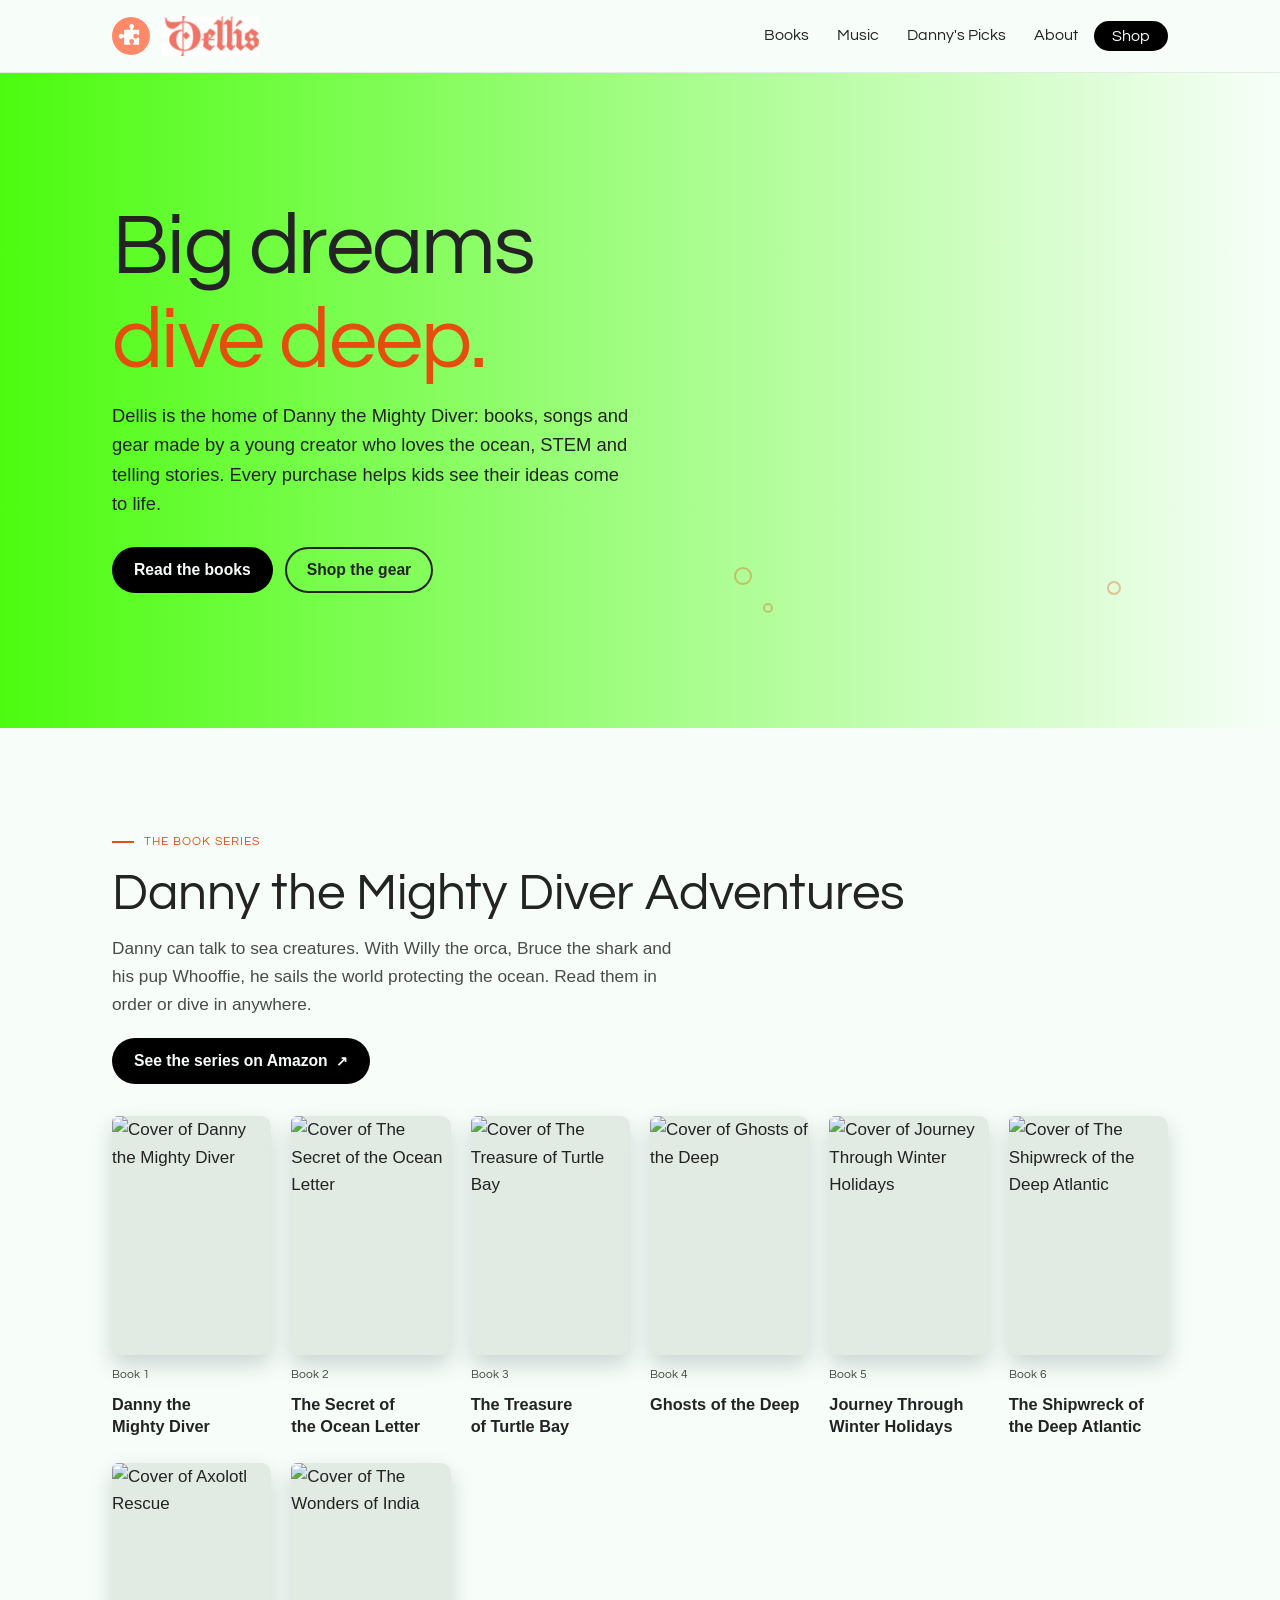
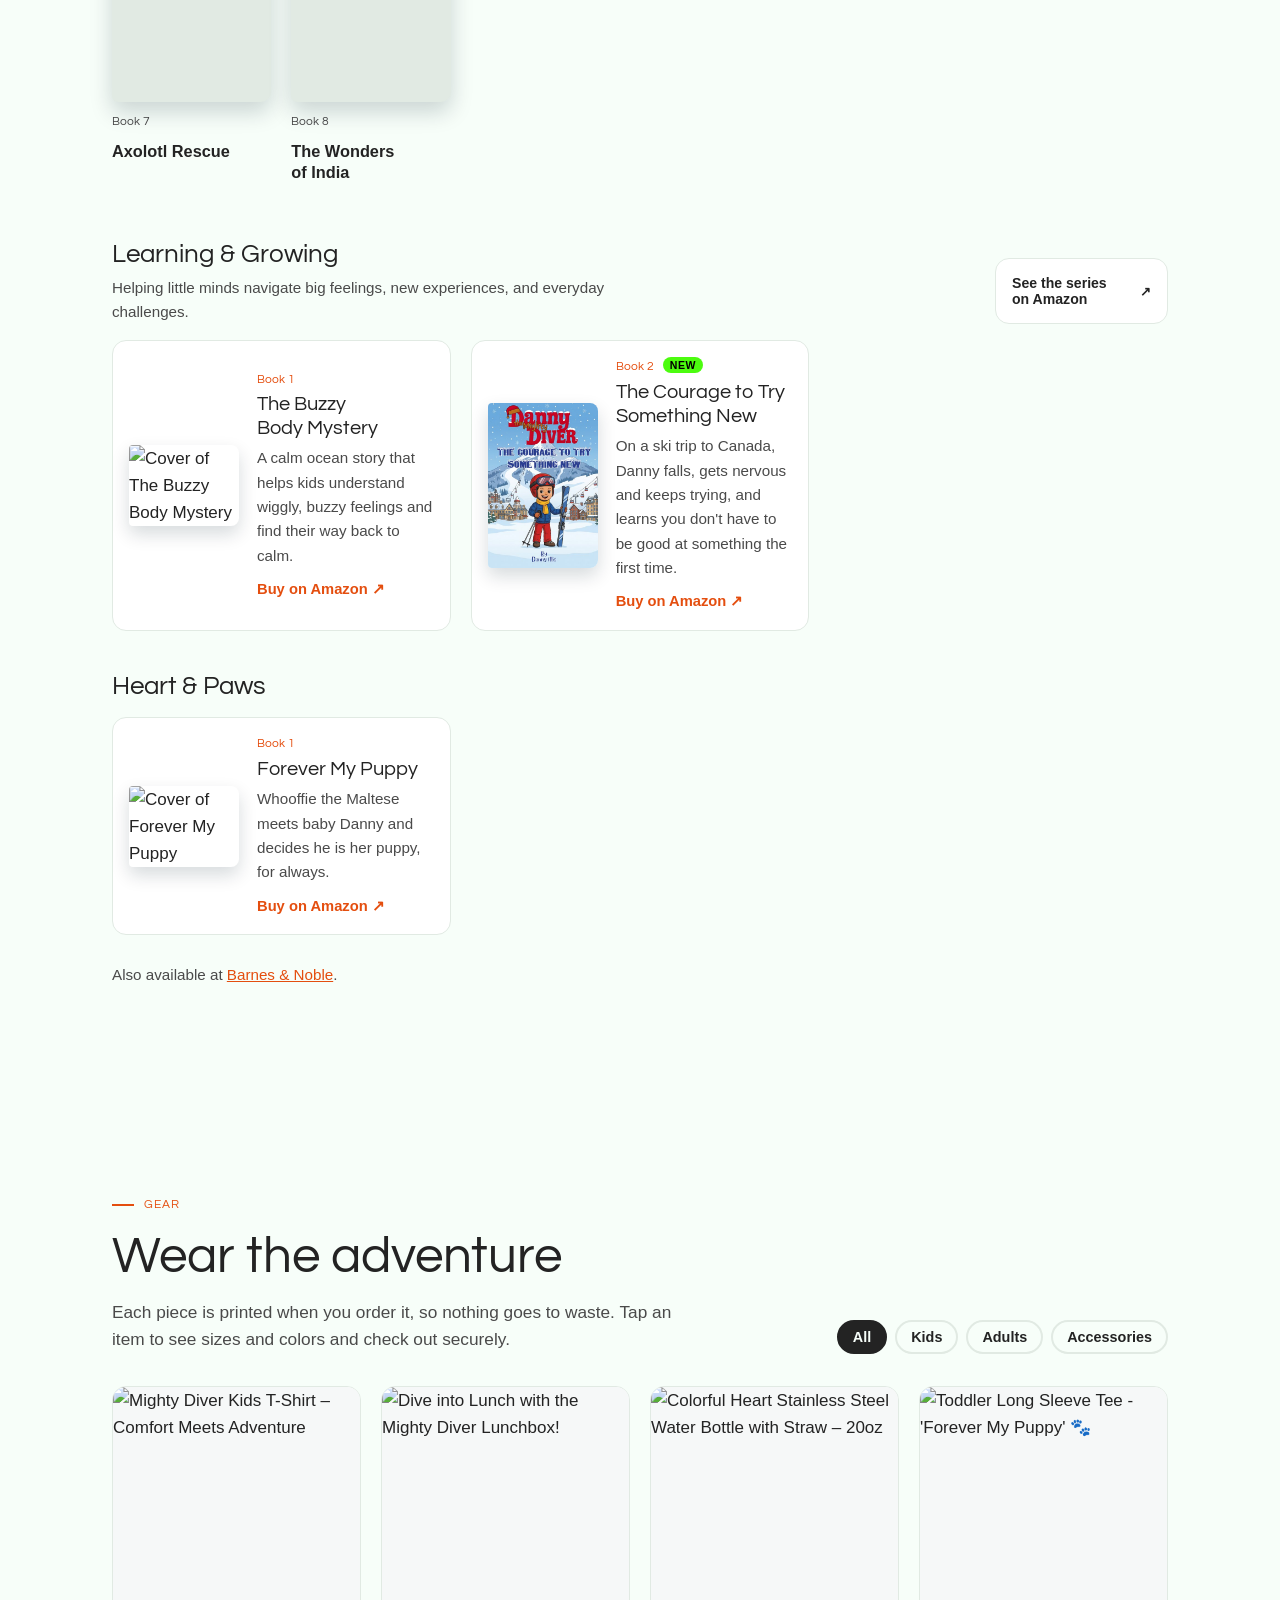
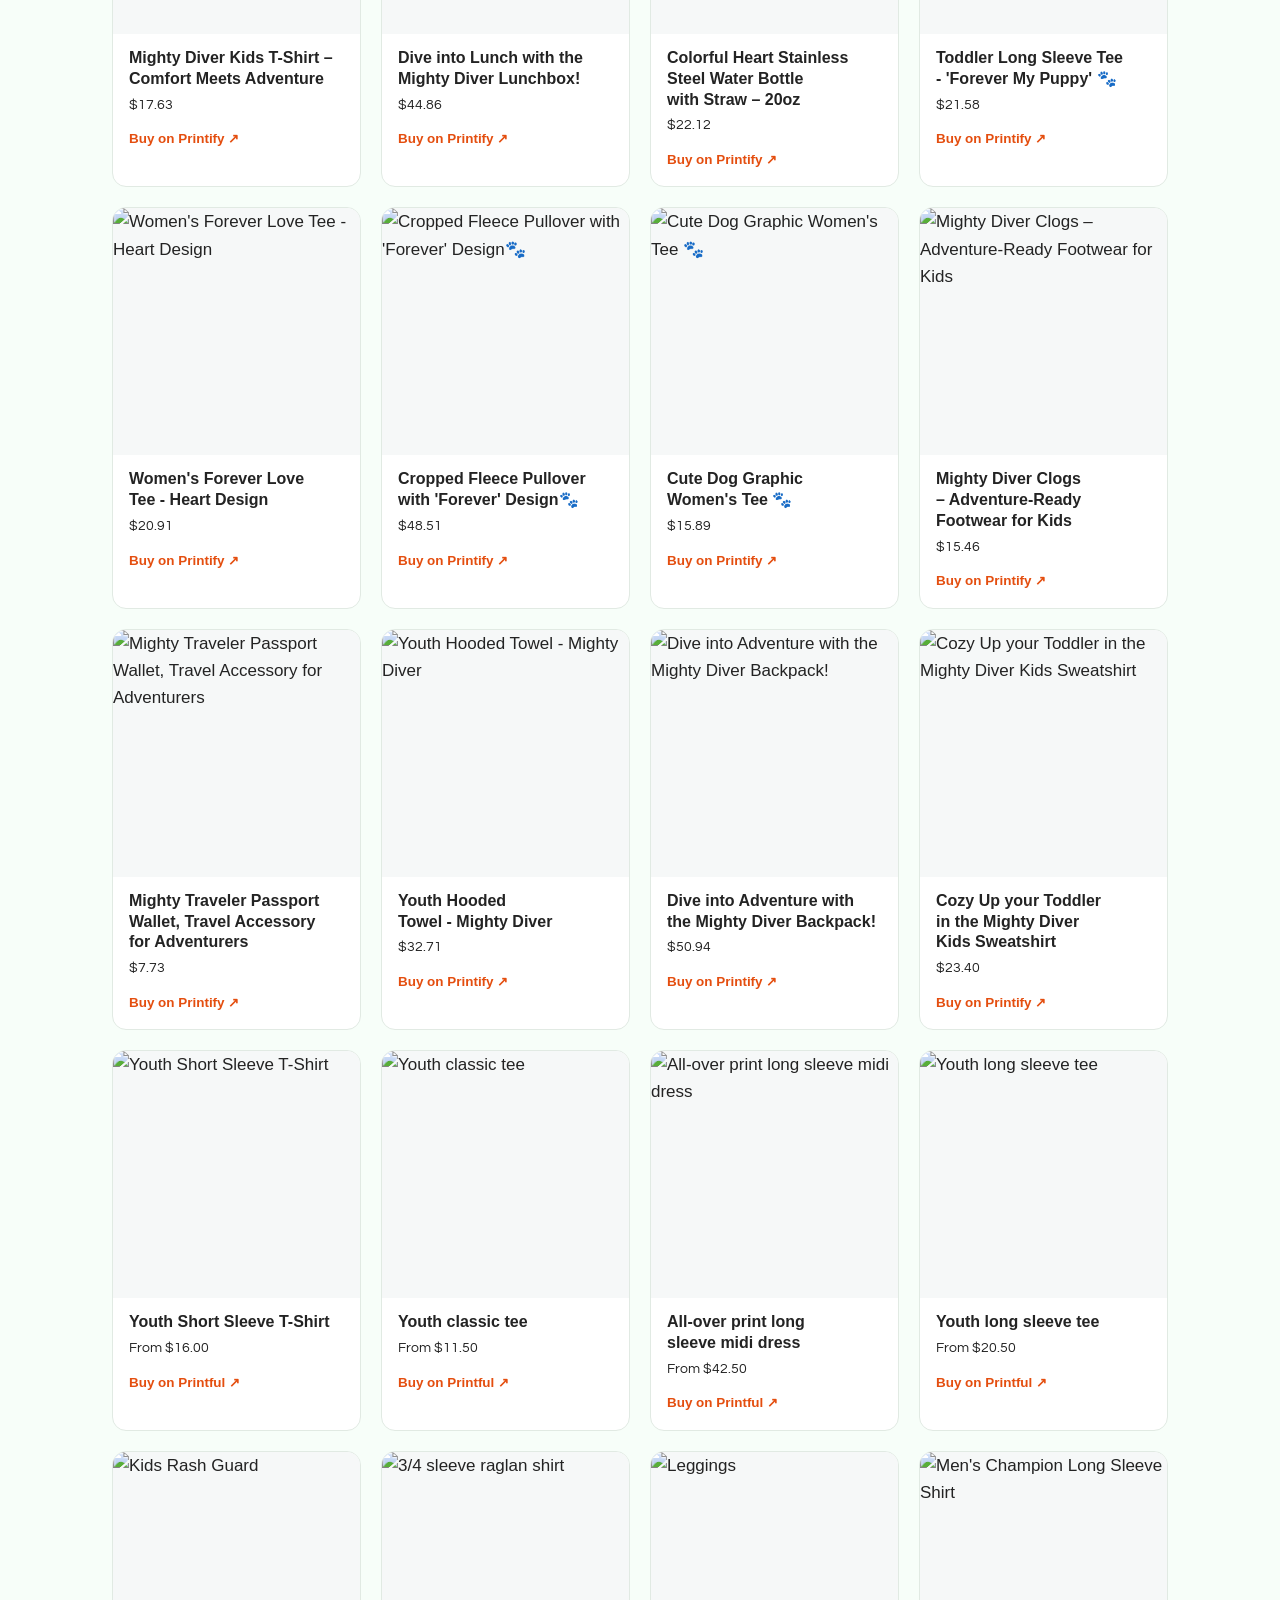
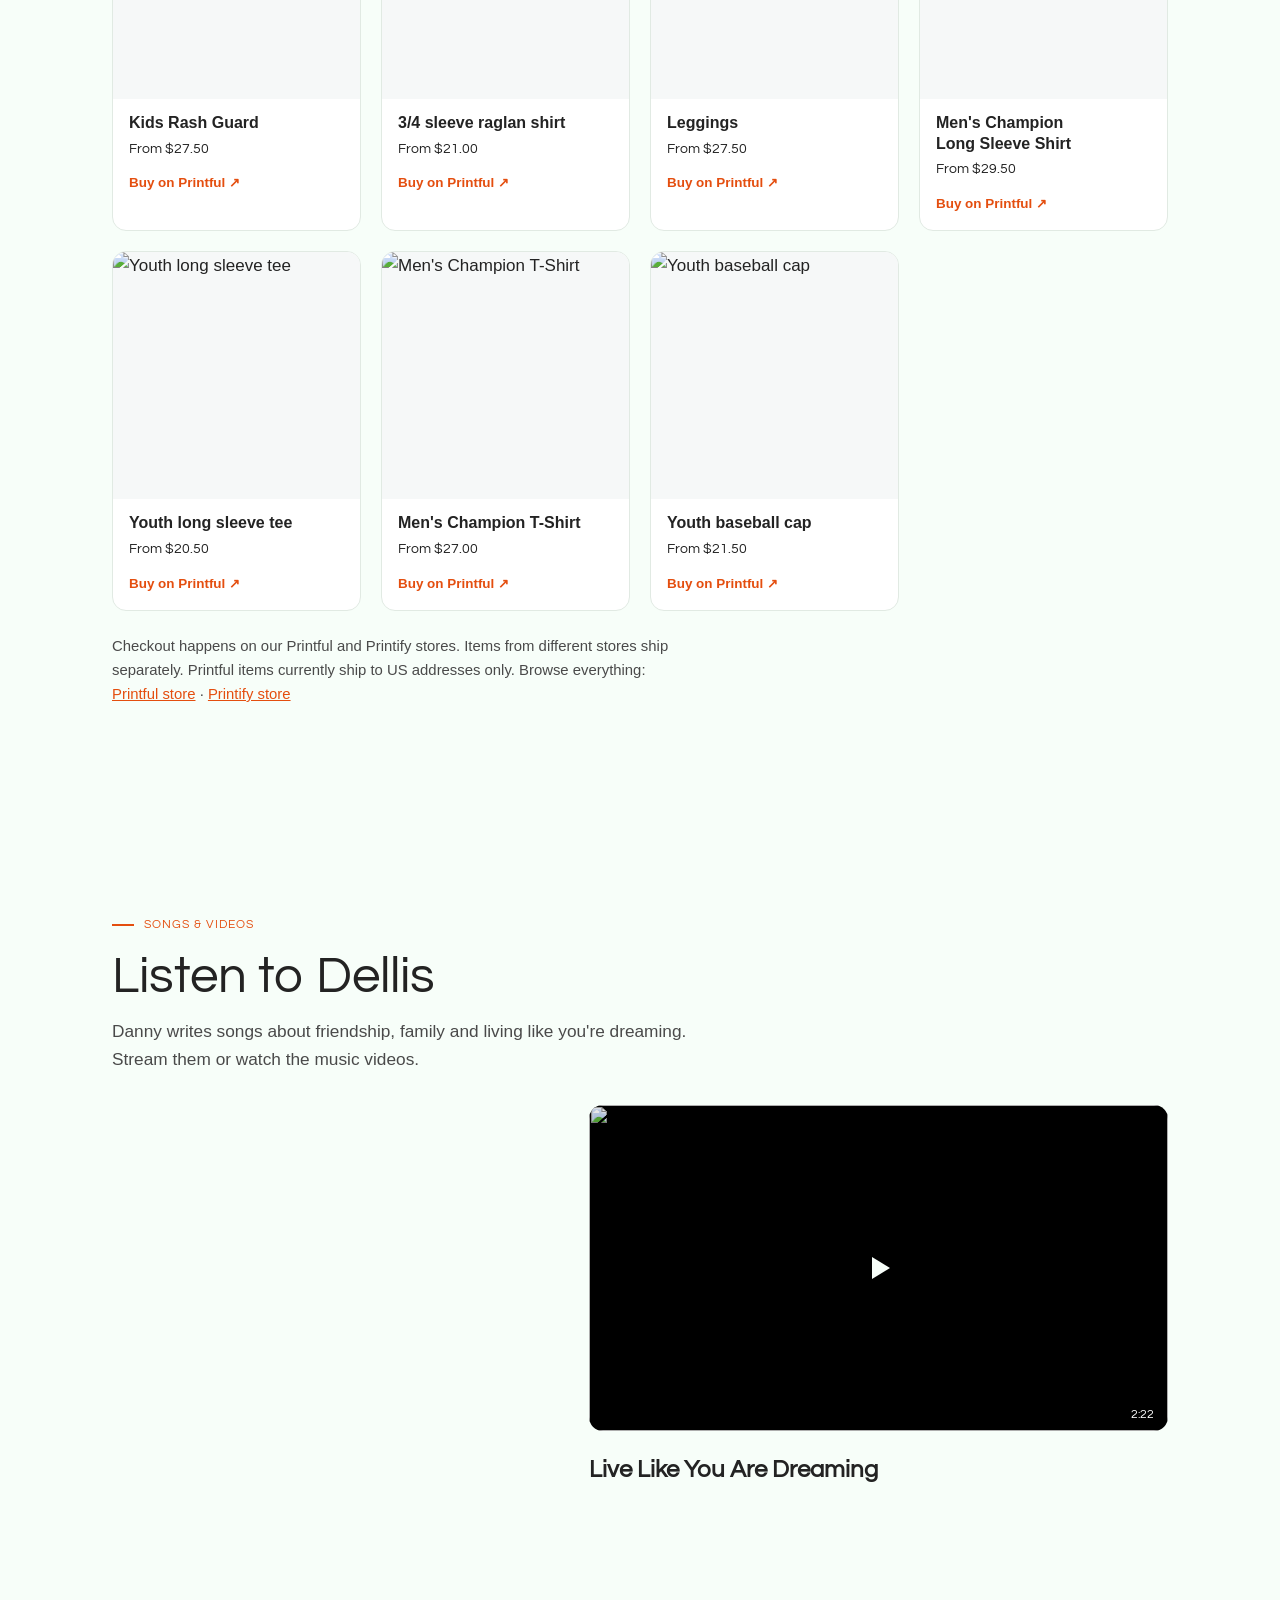
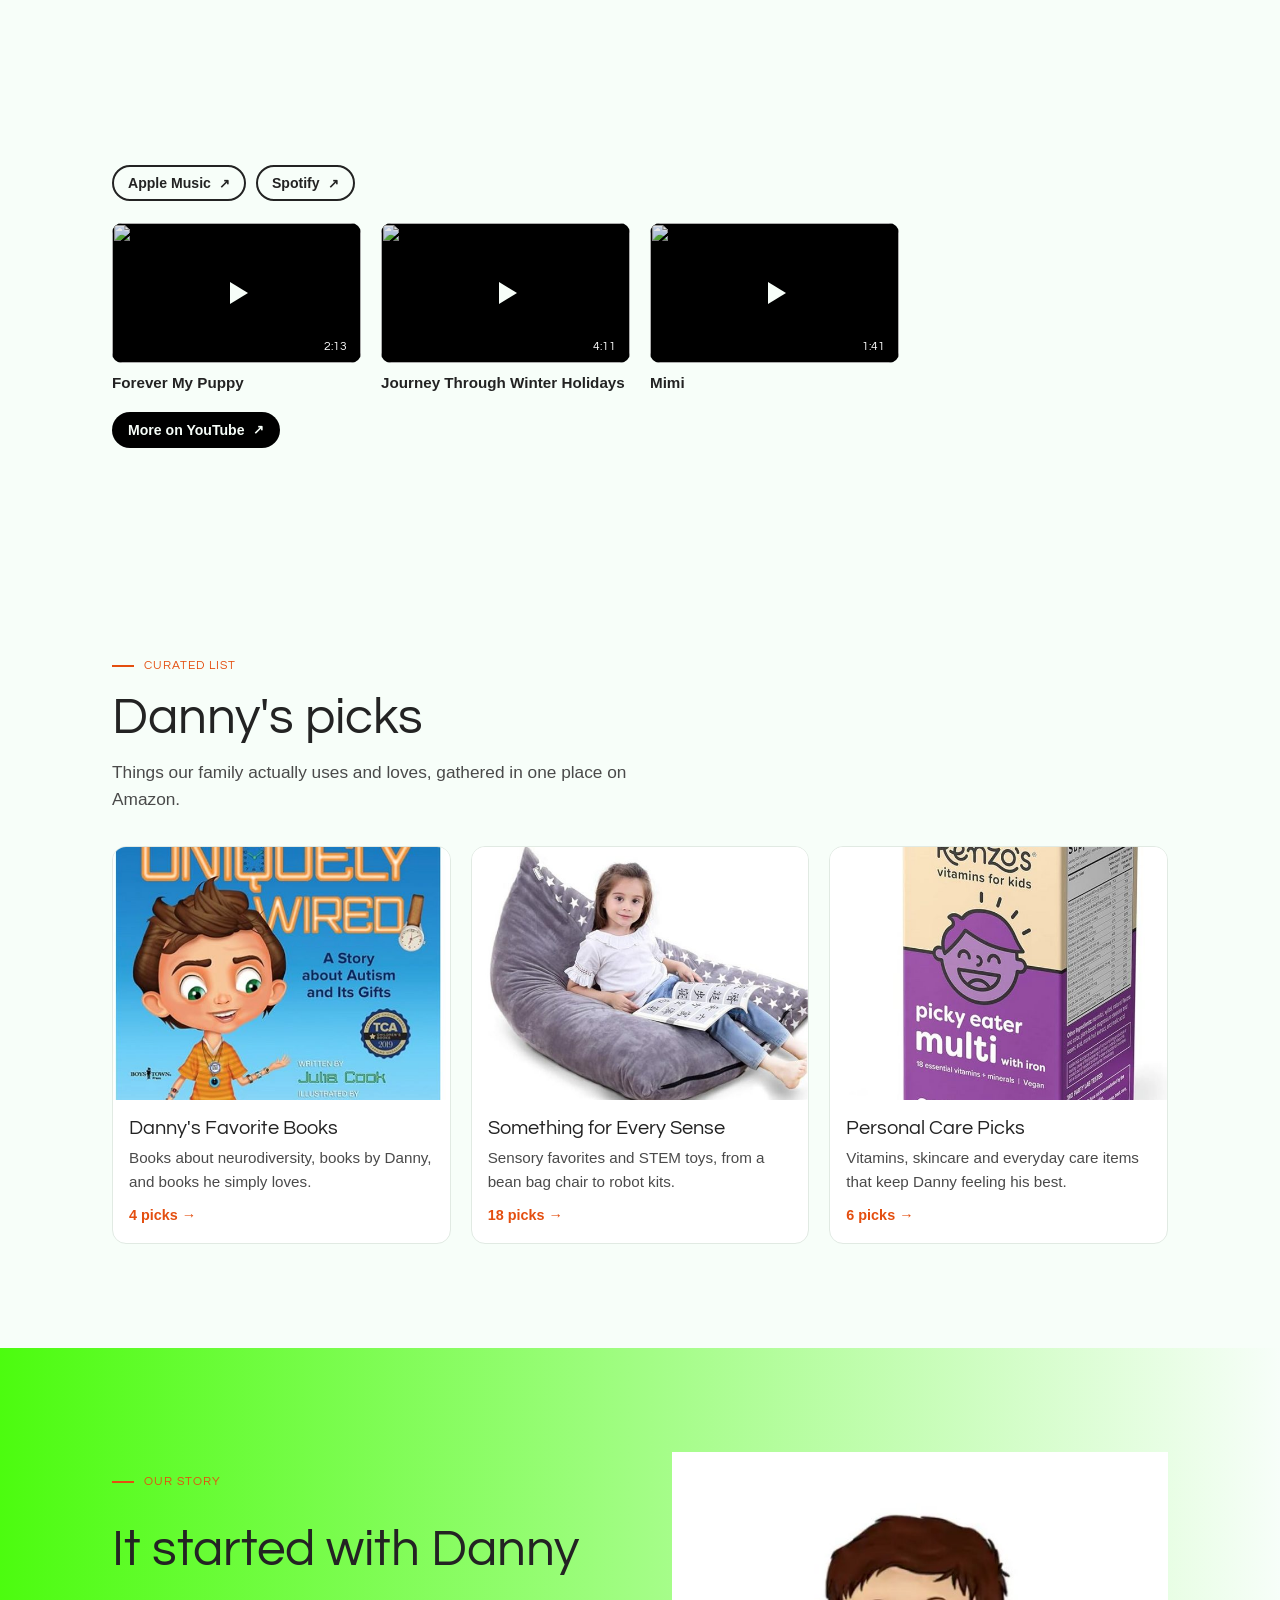
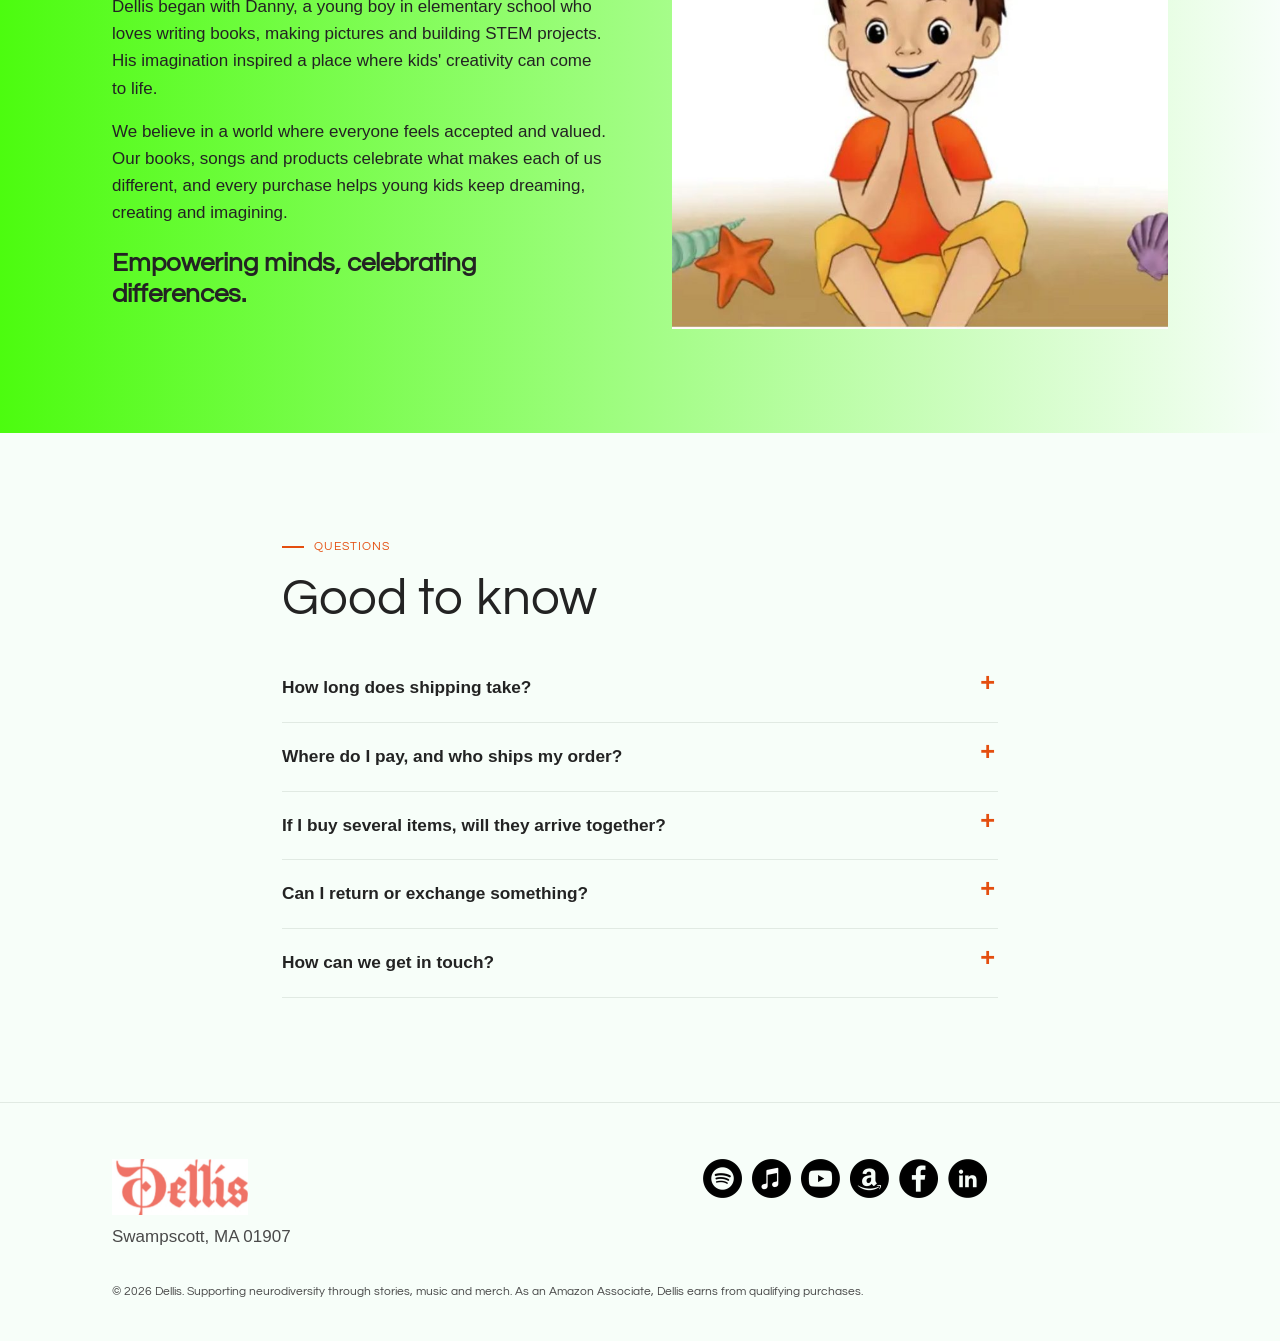
==== commit 7e7f075d: "Group books by collection; add Learning & Growing series The Buzzy Body Mystery (Book 1) and The Cou" ====
--- a/index.html
+++ b/index.html
@@ -202,11 +202,16 @@
       <span class="no">Book ${i + 1}</span>
       <h3>${esc(x.title)}</h3>
     </a>`).join("");
-  $("#solo").innerHTML = D.moreBooks.map(x => `
-    <a href="${x.link}" ${ext}>
-      <img src="${x.cover}" alt="Cover of ${esc(x.title)}" loading="lazy">
-      <div><small>${esc(x.collection)}${x.isNew ? ' <span class="newtag">NEW</span>' : ""}</small><h3>${esc(x.title)}</h3><p>${esc(x.blurb)}</p><div class="go">Buy on Amazon</div></div>
-    </a>`).join("");
+  $("#solo").innerHTML = D.collections.map(c => `
+    <div class="coll">
+      <div class="coll-head"><div><h3>${esc(c.name)}</h3>${c.tagline ? `<p>${esc(c.tagline)}</p>` : ""}</div>${c.link ? `<a class="btn btn-line btn-small arrow" href="${c.link}" ${ext}>See the series on Amazon</a>` : ""}</div>
+      <div class="coll-books">${c.books.map(x => `
+        <a href="${x.link}" ${ext}>
+          <img src="${x.cover}" alt="Cover of ${esc(x.title)}" loading="lazy">
+          <div><small>${esc(x.label)}${x.isNew ? ' <span class="newtag">NEW</span>' : ""}</small><h3>${esc(x.title)}</h3><p>${esc(x.blurb)}</p><div class="go">Buy on Amazon</div></div>
+        </a>`).join("")}
+      </div>
+    </div>`).join("");
 
   // shop
   const bigImg = u => u;
--- a/styles.css
+++ b/styles.css
@@ -108,7 +108,12 @@
 .book h3{font-size:1.02rem;font-family:var(--f-body);font-weight:700;line-height:1.3}
 .new{position:absolute;top:8px;left:8px;background:var(--green);color:#000;font:700 .7rem var(--f-body);
   padding:3px 8px;border-radius:999px;letter-spacing:.06em}
-.solo{display:grid;grid-template-columns:repeat(auto-fit,minmax(300px,1fr));gap:20px;margin-top:48px}
+.solo{display:grid;gap:40px;margin-top:56px}
+.coll{display:grid;gap:16px}
+.coll-head{display:flex;justify-content:space-between;align-items:end;gap:16px;flex-wrap:wrap}
+.coll-head h3{font-size:1.6rem}
+.coll-head p{color:var(--muted);margin-top:4px;max-width:60ch}
+.coll-books{display:grid;grid-template-columns:repeat(auto-fill,minmax(300px,1fr));gap:20px}
 .solo a{display:grid;grid-template-columns:110px 1fr;gap:18px;align-items:center;text-decoration:none;color:var(--ink);
   background:var(--card);border:1px solid var(--line);border-radius:var(--r);padding:16px}
 .solo img{border-radius:4px 8px 8px 4px;box-shadow:0 8px 18px rgba(4,30,45,.16)}
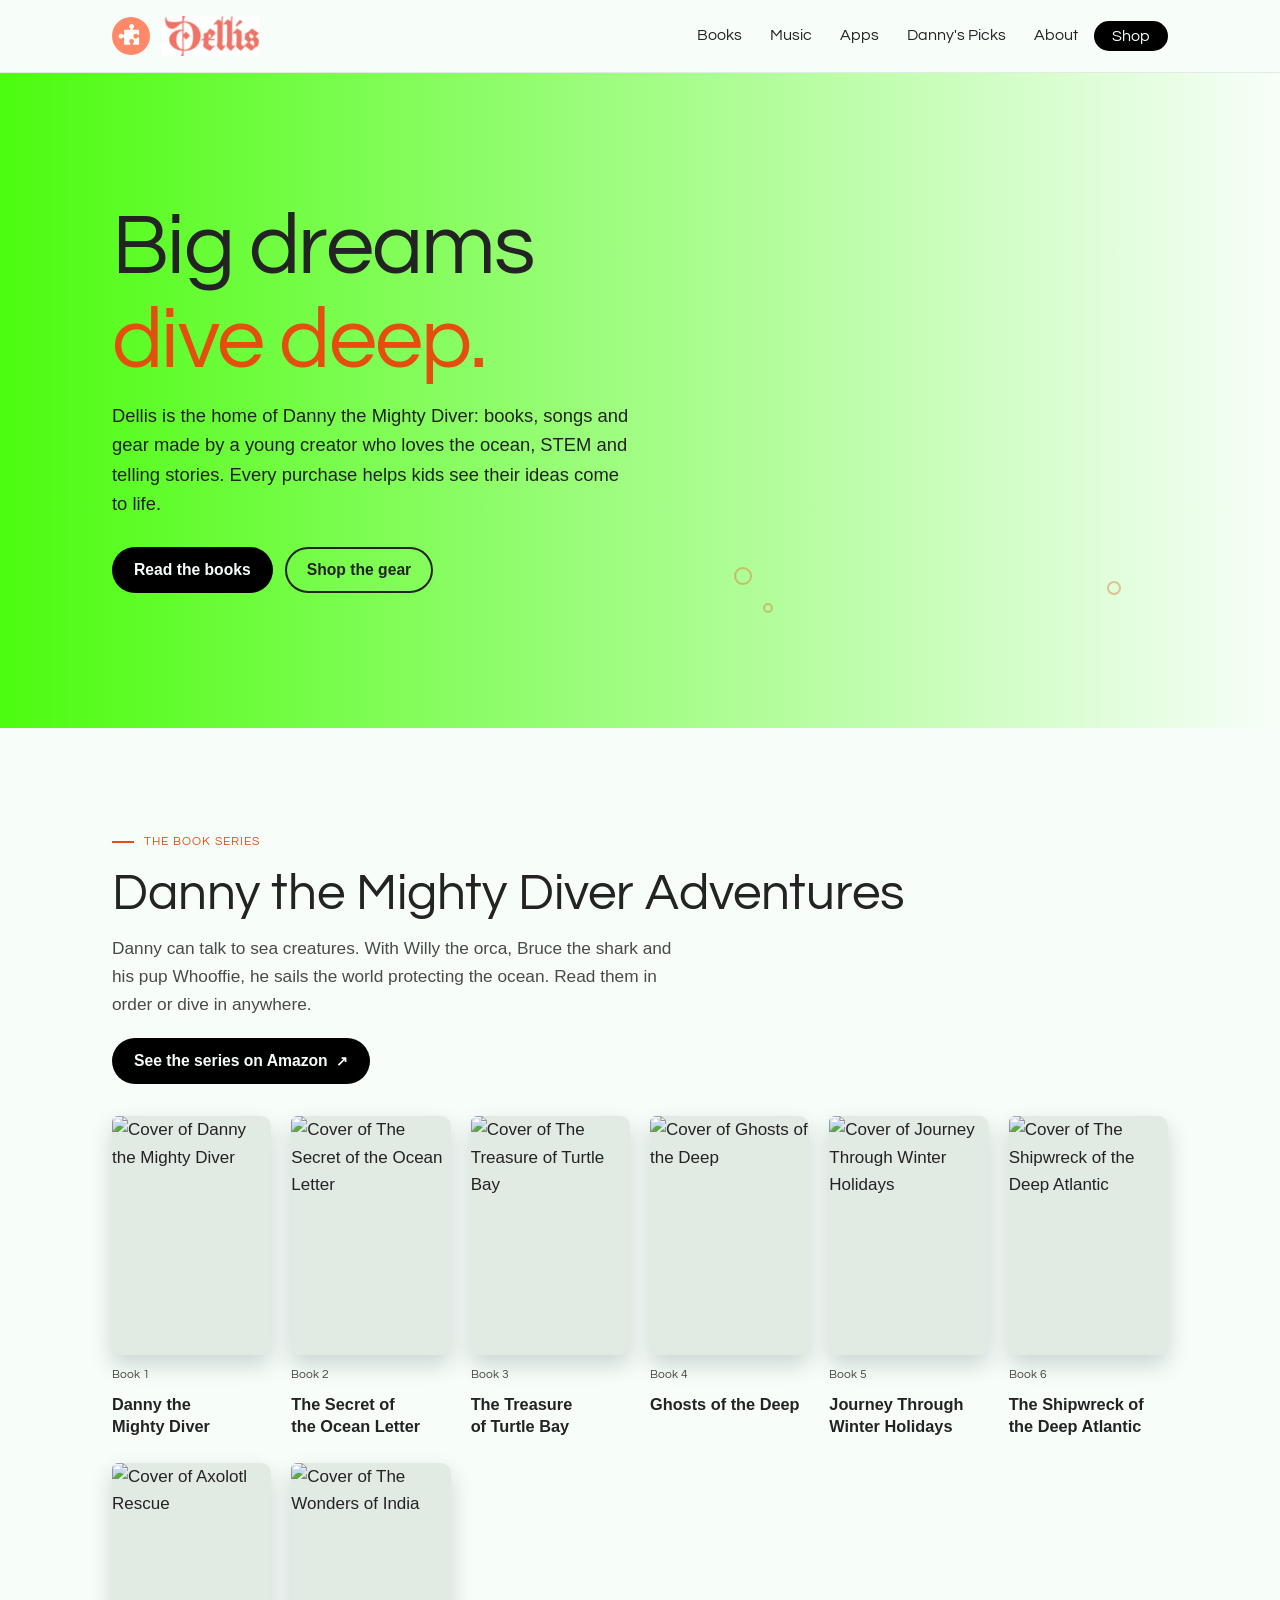
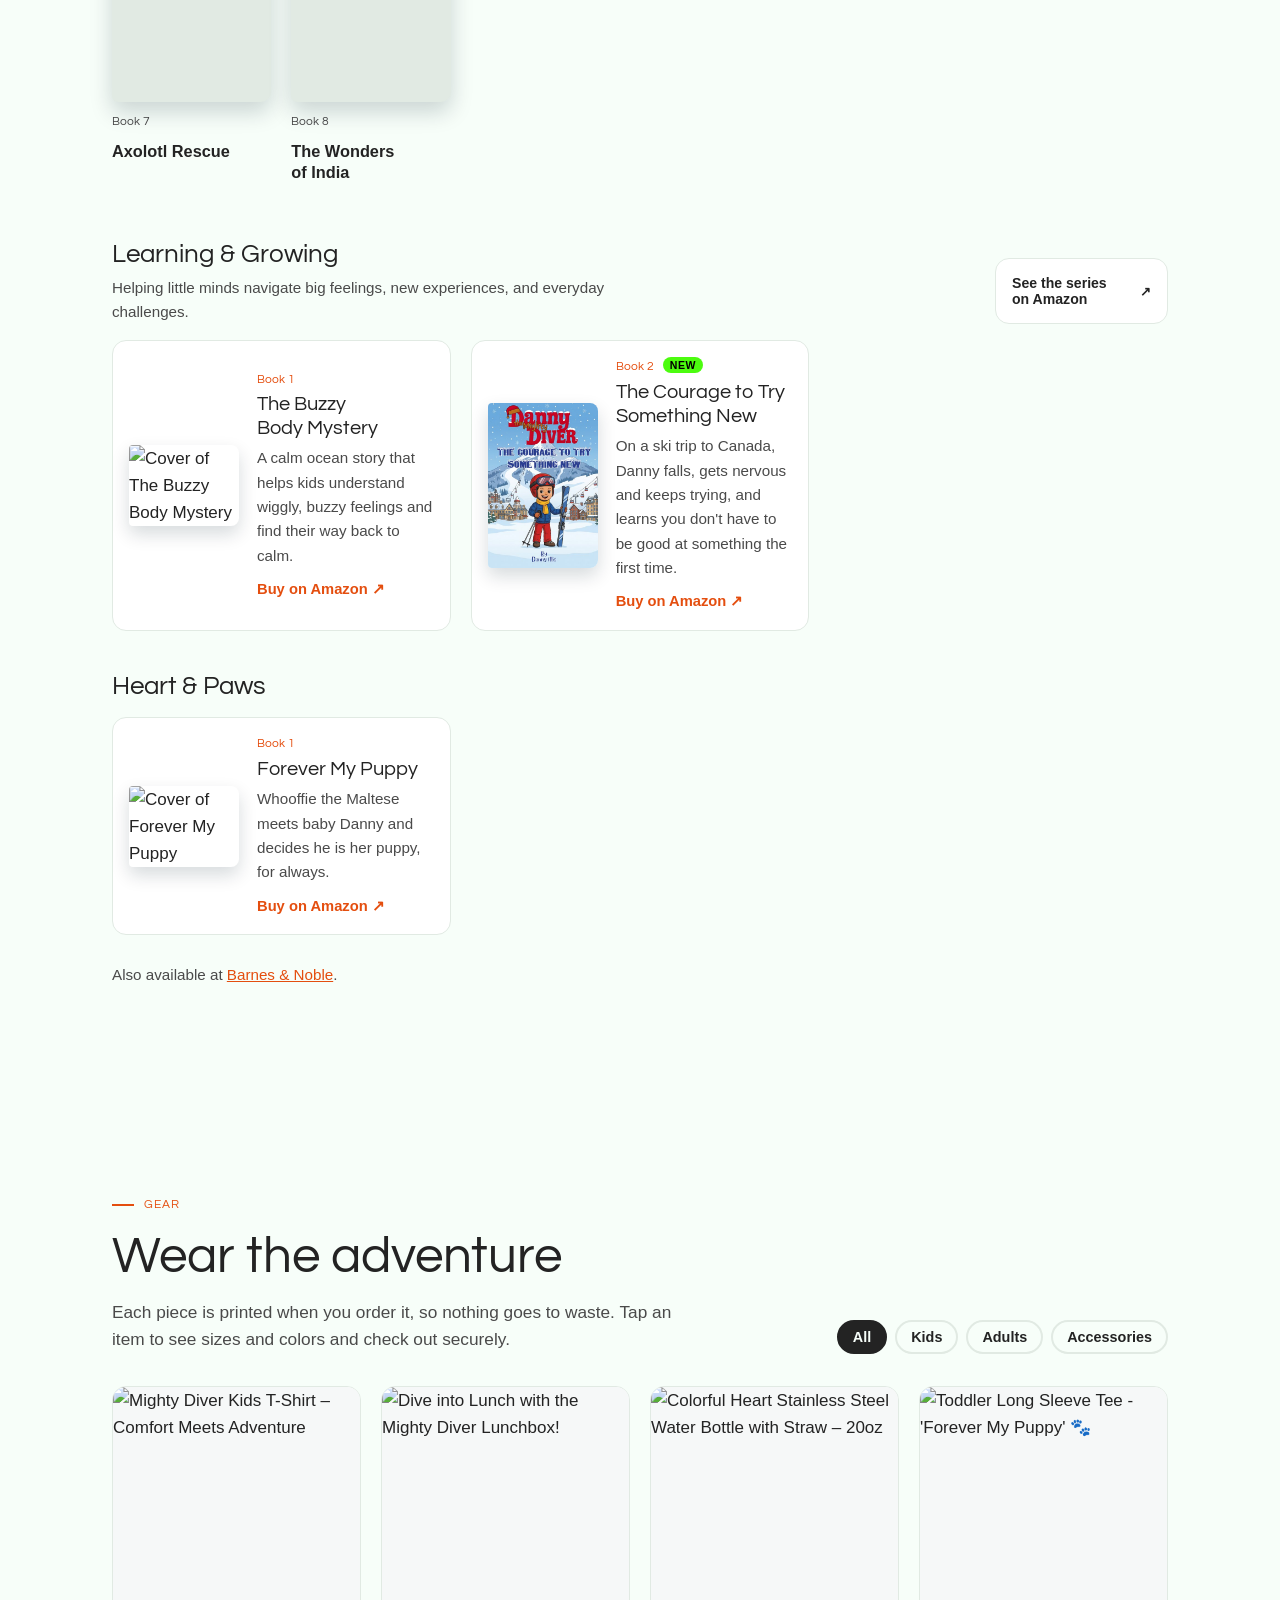
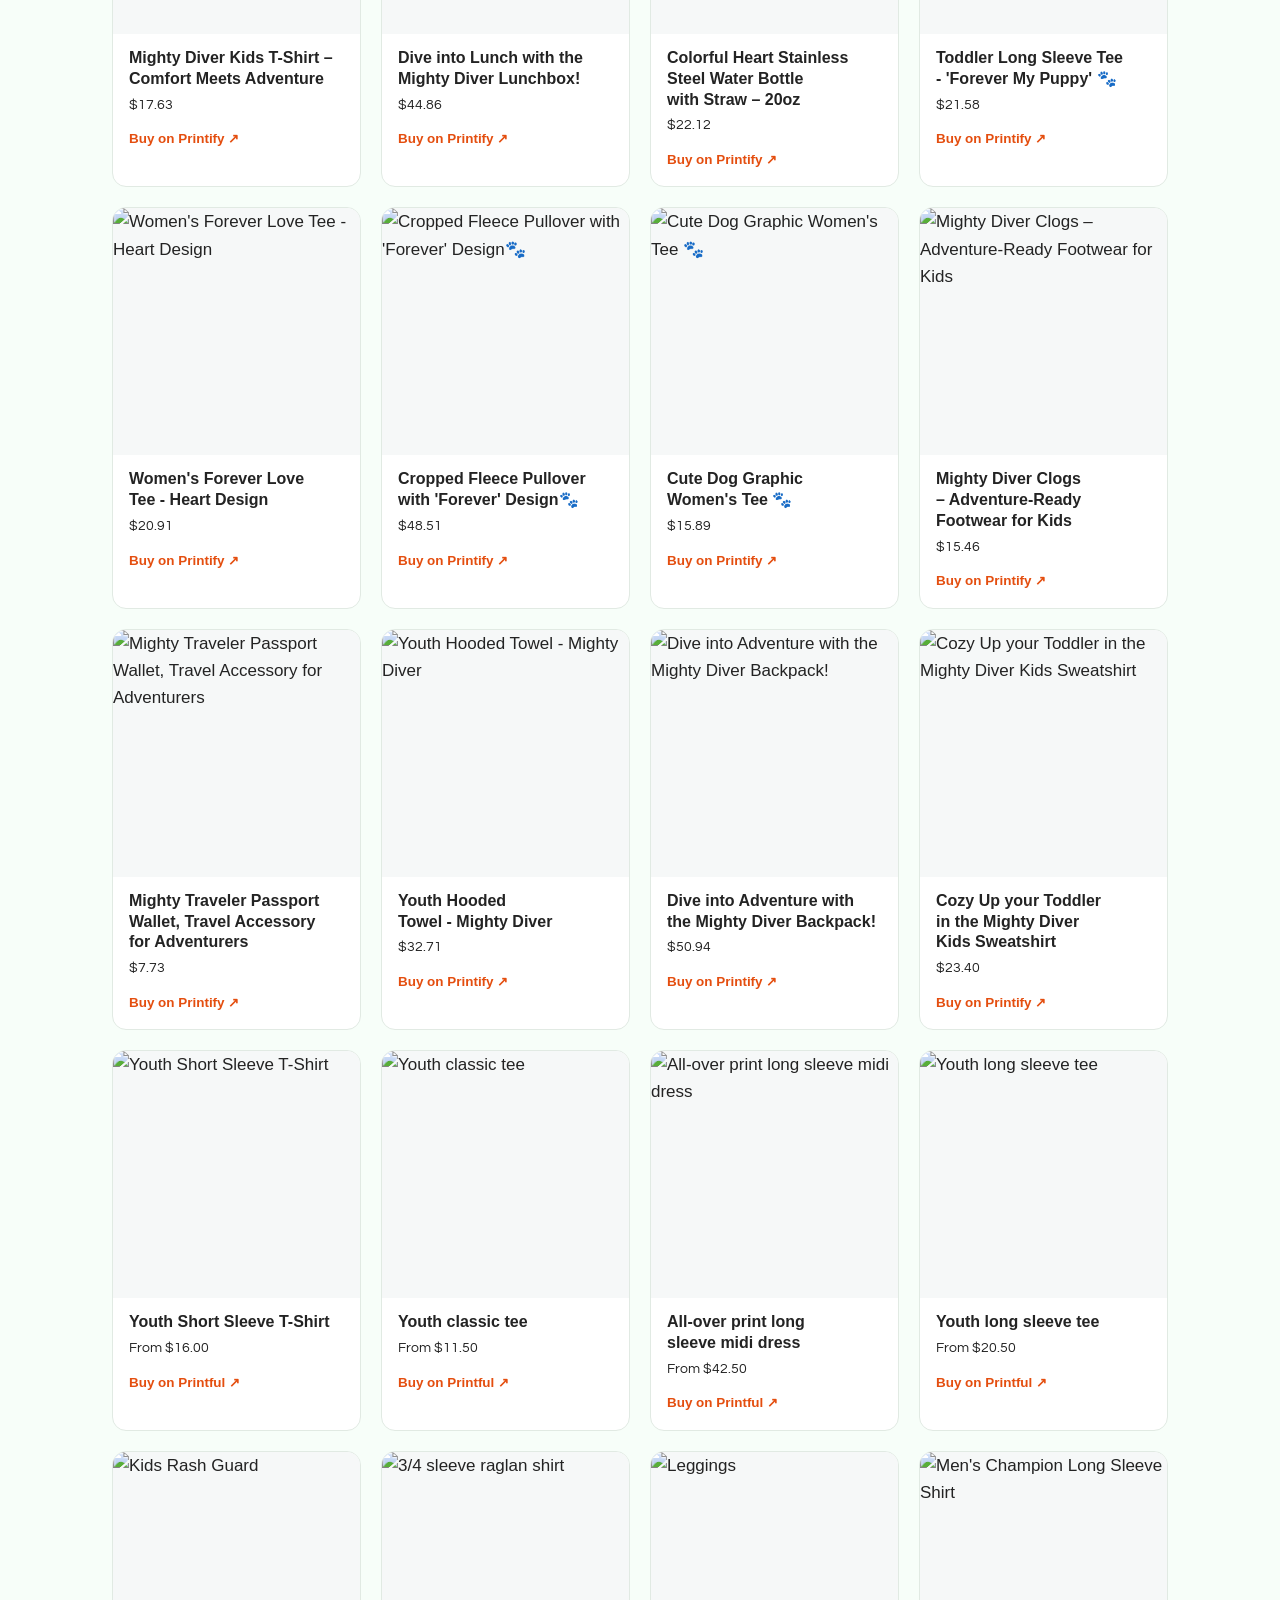
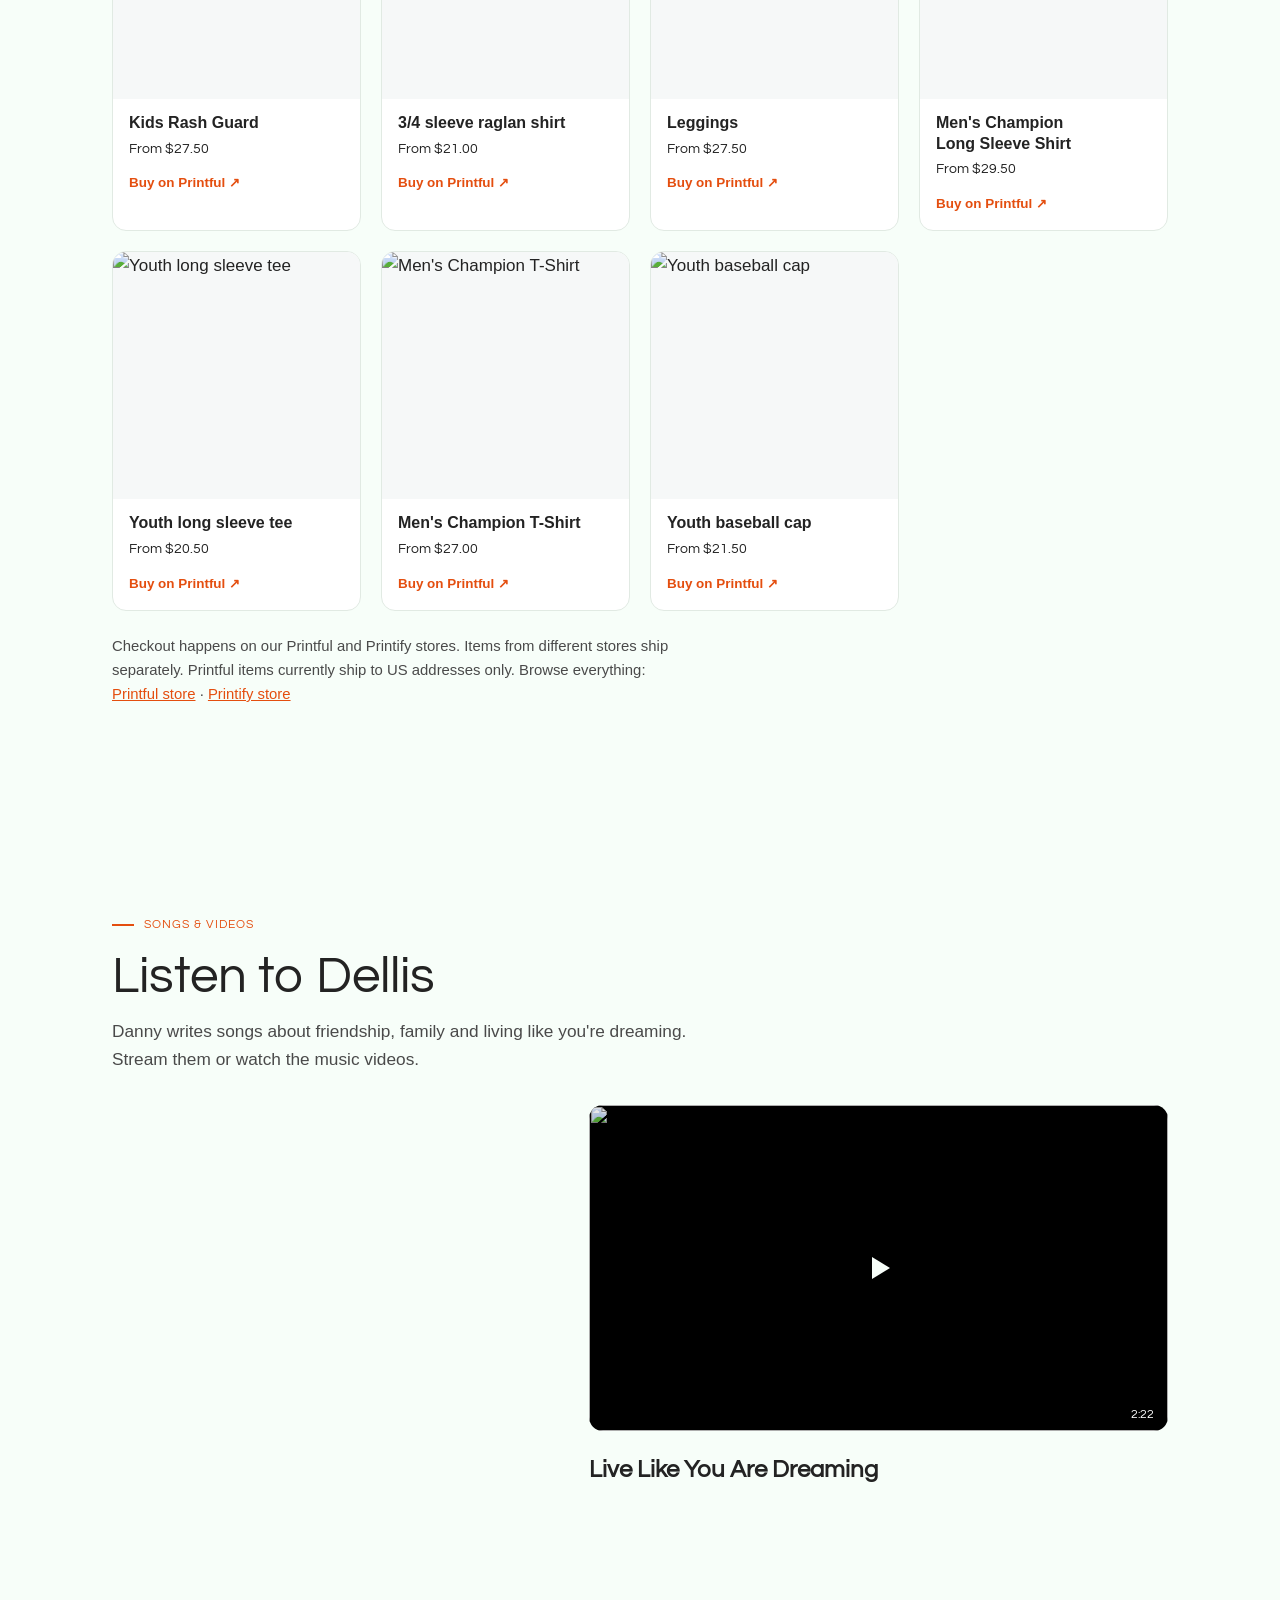
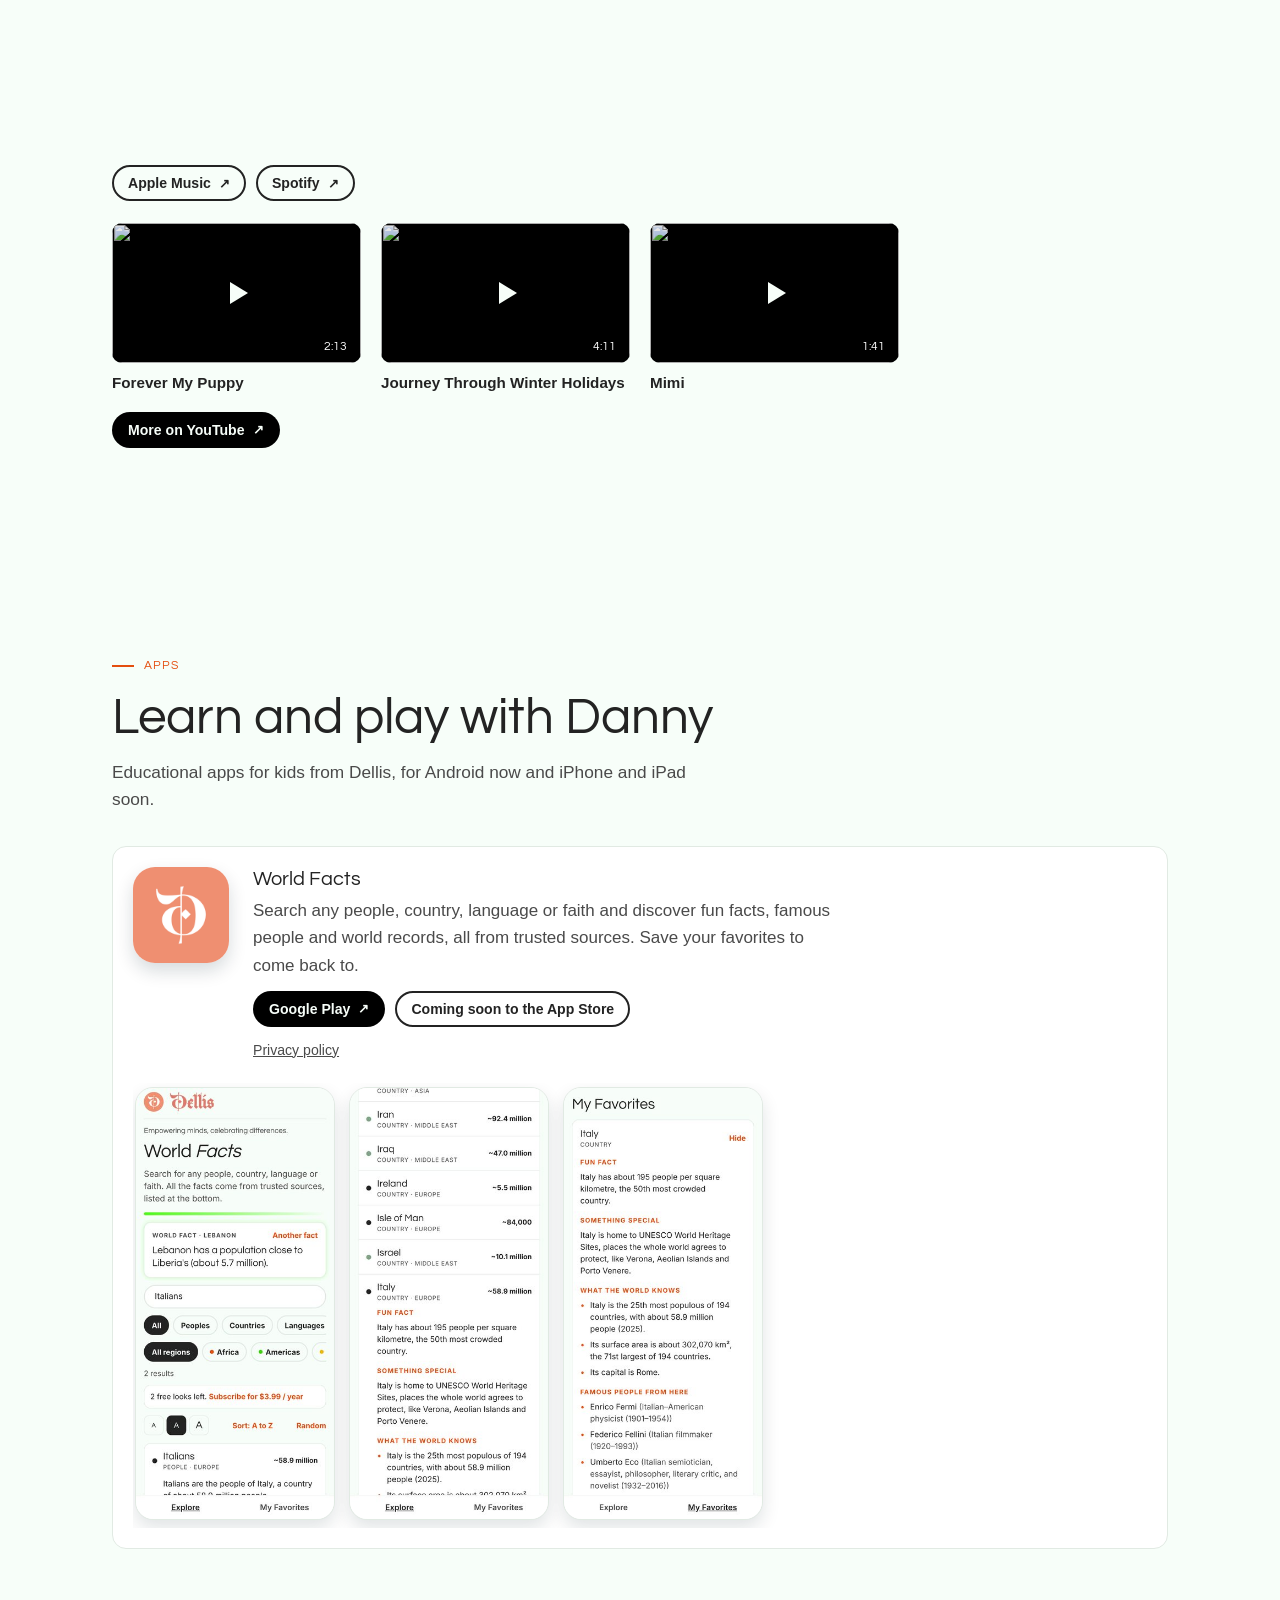
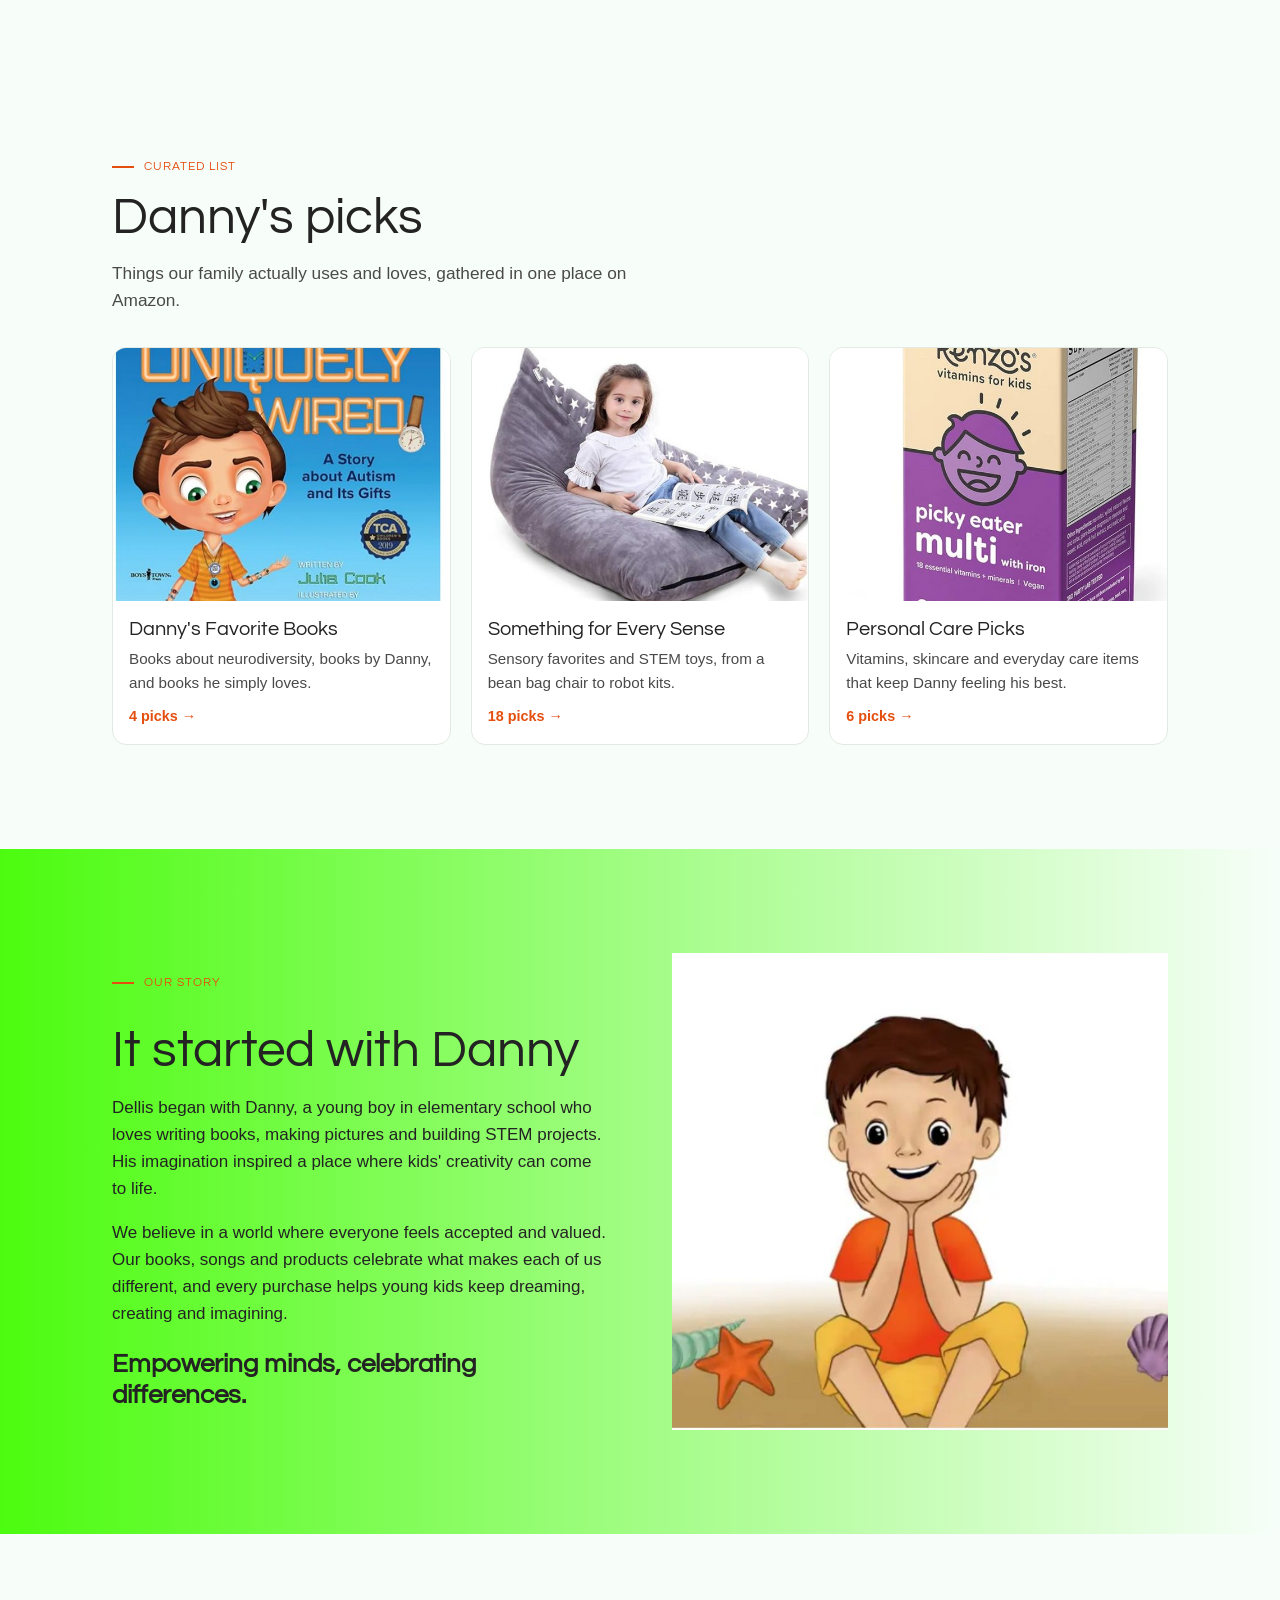
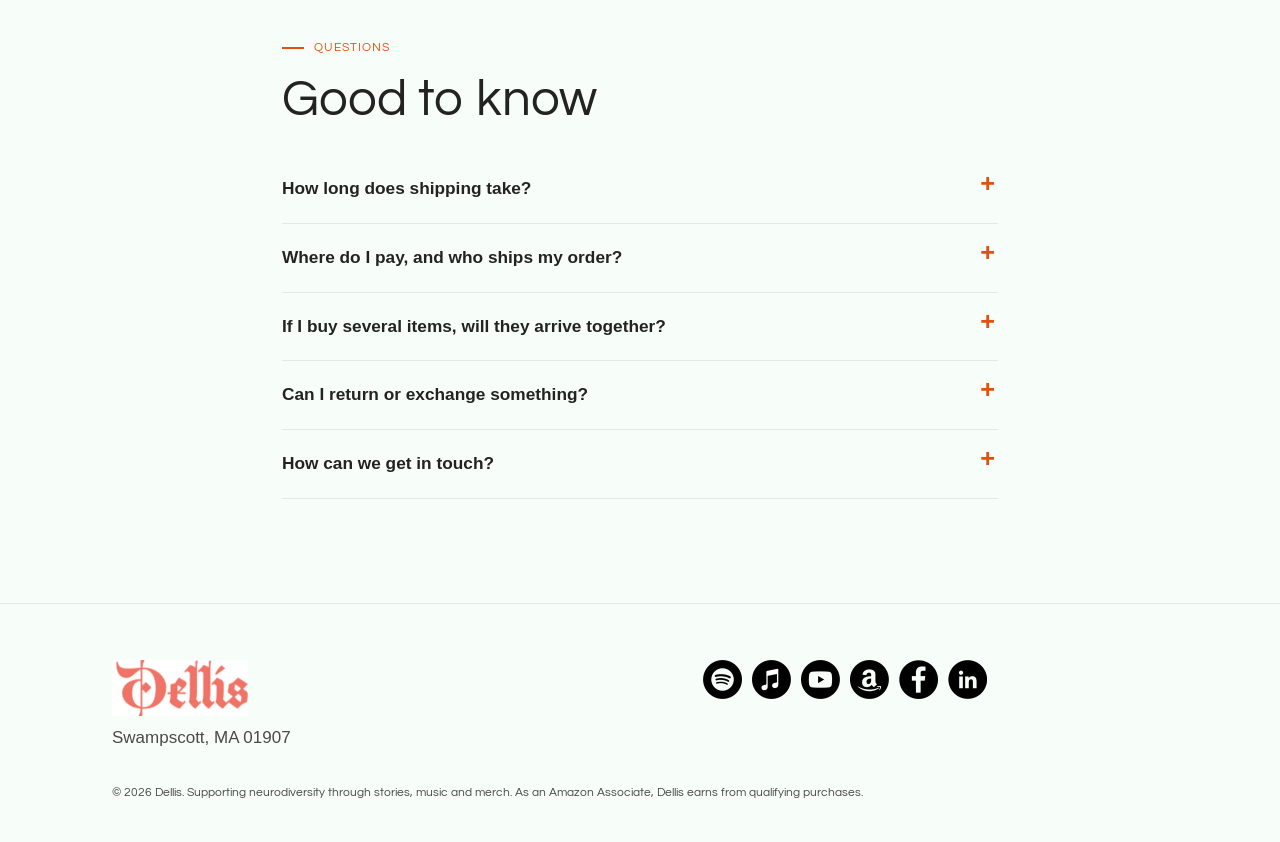
==== commit 1bbe8793: "Launch Apps section: World Facts on Google Play App Store button shows as coming soon until Apple ap" ====
--- a/index.html
+++ b/index.html
@@ -17,7 +17,7 @@
 <link rel="preconnect" href="https://fonts.googleapis.com">
 <link rel="preconnect" href="https://fonts.gstatic.com" crossorigin>
 <link rel="stylesheet" href="https://fonts.googleapis.com/css2?family=Questrial&display=swap">
-<link rel="stylesheet" href="styles.css">
+<link rel="stylesheet" href="styles.css?v=20261105a">
 </head>
 <body>
 
@@ -30,6 +30,7 @@
     <nav class="nav" aria-label="Main">
       <a href="#books">Books</a>
       <a href="#listen">Music</a>
+      <a href="#apps" id="navApps" hidden>Apps</a>
       <a href="#picks">Danny's Picks</a>
       <a href="#about">About</a>
       <a class="nav-shop" href="#shop">Shop</a>
@@ -115,6 +116,19 @@
       </div>
       <div class="vids" id="vids"></div>
       <div class="stream"><a class="btn btn-main btn-small arrow" id="ytLink" href="#" target="_blank" rel="noopener">More on YouTube</a></div>
+    </div>
+  </section>
+
+  <section id="apps" data-depth="25 m" data-name="Apps" hidden>
+    <div class="wrap">
+      <div class="head">
+        <div>
+          <div class="eyebrow">Apps</div>
+          <h2>Learn and play with Danny</h2>
+          <p class="lede">Educational apps for kids from Dellis, for Android now and iPhone and iPad soon.</p>
+        </div>
+      </div>
+      <div class="apps" id="appGrid"></div>
     </div>
   </section>
 
@@ -175,7 +189,7 @@
   </div>
 </footer>
 
-<script src="data.js"></script>
+<script src="data.js?v=20261105a"></script>
 <script src="products.js"></script>
 <script>
 (function(){
@@ -202,7 +216,7 @@
       <span class="no">Book ${i + 1}</span>
       <h3>${esc(x.title)}</h3>
     </a>`).join("");
-  $("#solo").innerHTML = D.collections.map(c => `
+  $("#solo").innerHTML = (D.collections || []).map(c => `
     <div class="coll">
       <div class="coll-head"><div><h3>${esc(c.name)}</h3>${c.tagline ? `<p>${esc(c.tagline)}</p>` : ""}</div>${c.link ? `<a class="btn btn-line btn-small arrow" href="${c.link}" ${ext}>See the series on Amazon</a>` : ""}</div>
       <div class="coll-books">${c.books.map(x => `
@@ -263,7 +277,33 @@
     .map(([n, u, ic]) => `<a href="${u}" ${ext} aria-label="${esc(n)}" title="${esc(n)}"><img src="${ic}" alt=""></a>`).join("");
 
   // depth gauge
-  const secs = [...document.querySelectorAll("section[data-depth]")];
+  // apps: the section and menu entry appear once an app has a store link
+  // add ?preview=apps to the address to see the section before the apps are live
+  const previewApps = new URLSearchParams(location.search).get("preview") === "apps";
+  const liveApps = (D.apps || []).filter(a => previewApps || a.appStore || a.googlePlay);
+  if (liveApps.length) {
+    $("#appGrid").innerHTML = liveApps.map(a => `
+      <div class="app">
+        ${a.icon ? `<img class="app-icon" src="${a.icon}" alt="${esc(a.name)} app icon" loading="lazy">` : `<div class="app-icon app-icon-blank" aria-hidden="true">${esc(a.name.charAt(0))}</div>`}
+        <div class="app-body">
+          <h3>${esc(a.name)}</h3>
+          <p>${esc(a.tagline)}</p>
+          <div class="stream">
+            ${a.appStore ? `<a class="btn btn-main btn-small arrow" href="${a.appStore}" ${ext}>App Store</a>` : ""}
+            ${a.googlePlay ? `<a class="btn btn-main btn-small arrow" href="${a.googlePlay}" ${ext}>Google Play</a>` : ""}
+            ${!a.appStore && !a.googlePlay ? `<span class="btn btn-line btn-small" aria-disabled="true">Coming soon to the App Store and Google Play</span>` : ""}
+            ${a.googlePlay && !a.appStore ? `<span class="btn btn-line btn-small" aria-disabled="true">Coming soon to the App Store</span>` : ""}
+            ${a.appStore && !a.googlePlay ? `<span class="btn btn-line btn-small" aria-disabled="true">Coming soon to Google Play</span>` : ""}
+          </div>
+          ${a.privacy ? `<a class="app-privacy" href="${a.privacy}">Privacy policy</a>` : ""}
+        </div>
+        ${(a.screenshots || []).length ? `<div class="app-shots">${a.screenshots.map(s => `<img src="${s.src}" alt="${esc(s.alt)}" loading="lazy">`).join("")}</div>` : ""}
+      </div>`).join("");
+    $("#apps").hidden = false;
+    $("#navApps").hidden = false;
+  }
+
+  const secs = [...document.querySelectorAll("section[data-depth]:not([hidden])")];
   $("#gauge").innerHTML = secs.map(s => `<li data-for="${s.id}"><a href="#${s.id}"><span class="d">${s.dataset.depth}</span>${s.dataset.name}</a></li>`).join("");
   const marks = [...document.querySelectorAll("#gauge li")];
   const io = new IntersectionObserver(es => es.forEach(en => {
--- a/styles.css
+++ b/styles.css
@@ -219,3 +219,17 @@
 .affil{margin-top:28px;font-size:.85rem;color:var(--muted)}
 
 .newtag{display:inline-block;margin-left:6px;background:var(--green);color:#000;font:700 .66rem var(--f-body);letter-spacing:.06em;padding:2px 7px;border-radius:999px;vertical-align:1px}
+
+/* apps */
+.apps{display:grid;gap:20px}
+.app{display:grid;grid-template-columns:96px 1fr;gap:20px 24px;align-items:start;background:var(--card);border:1px solid var(--line);border-radius:var(--r);padding:20px}
+.app-icon{width:96px;height:96px;border-radius:22px;object-fit:cover;box-shadow:0 8px 18px rgba(4,30,45,.16)}
+.app-icon-blank{display:grid;place-items:center;background:var(--grad);font:400 2.6rem var(--f-display);color:var(--sea)}
+.app-body{min-width:0}
+.app-body p{color:var(--muted);margin-top:6px}
+.app-body .stream{margin-top:12px}
+.app-privacy{display:inline-block;margin-top:12px;font-size:.88rem;color:var(--muted)}
+.app-body{max-width:62ch}
+.app-shots{grid-column:1/-1;display:flex;gap:14px;overflow-x:auto;padding:4px 2px 8px;scroll-snap-type:x mandatory}
+.app-shots img{flex:none;width:clamp(150px,22%,200px);height:auto;border-radius:18px;border:1px solid var(--line);box-shadow:0 8px 18px rgba(4,30,45,.12);scroll-snap-align:start;background:var(--card)}
+@media (max-width:520px){.app{grid-template-columns:64px 1fr;padding:16px}.app-icon{width:64px;height:64px;border-radius:15px}.app-shots img{width:62%}}
